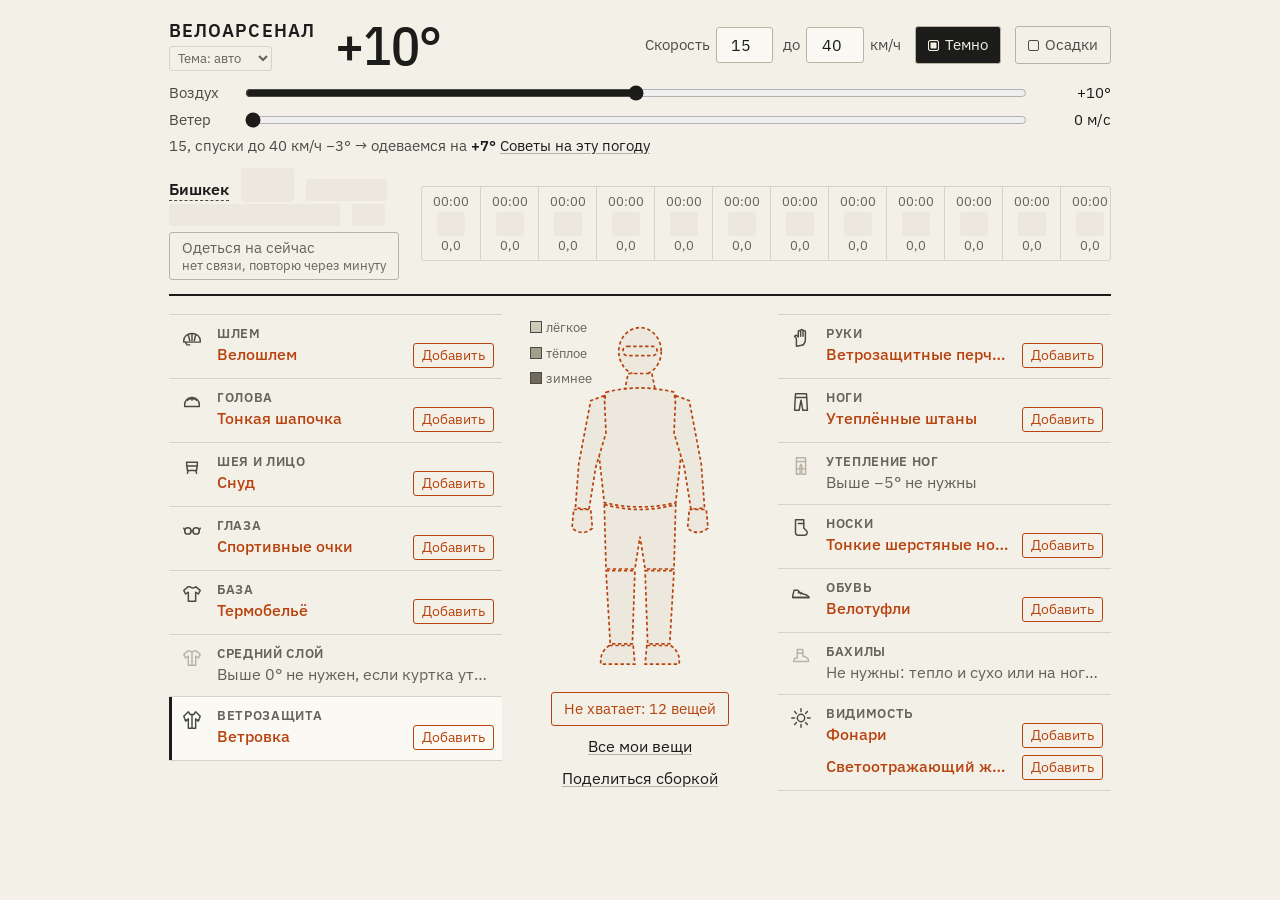
==== docs/index.html @ b9a5e47c "Короткие названия вещей, варианты в карточке описания Automated-By: iron-agent" ====
<!doctype html>
<html lang="ru">
<head>
<meta charset="utf-8">
<meta name="viewport" content="width=device-width, initial-scale=1">
<title>Велоарсенал</title>
<link rel="preconnect" href="https://fonts.googleapis.com">
<link rel="preconnect" href="https://fonts.gstatic.com" crossorigin>
<link rel="stylesheet" href="https://fonts.googleapis.com/css2?family=IBM+Plex+Sans:wght@400;500;600&family=IBM+Plex+Sans+Condensed:wght@500;600&display=swap">
<script>try { var th = localStorage.getItem("veloarsenal.theme"); if (th && th !== "auto") document.documentElement.dataset.theme = th; } catch (e) {}</script>
<link rel="stylesheet" href="ui.css?v=9fbec4bf">

<div class="app">
  <section class="bar" aria-label="Условия поездки">
    <div class="brand-cell">
      <div class="brand">Велоарсенал</div>
      <select class="theme-sel" id="themeSel" aria-label="Тема оформления" title="Тема оформления">
        <option value="auto">Тема: авто</option><option value="light">Светлая</option><option value="dark">Тёмная</option><option value="dnb">Ночной DnB</option><option value="aurora">Аврора</option>
      </select>
    </div>
    <div class="cond" id="cond" role="dialog" aria-label="Другая погода или скорость">
      <div class="m-only m-cond-h"><span>Другая погода или скорость</span><button type="button" class="ib" id="condClose" aria-label="Закрыть">✕</button></div>
      <div class="temp-big" id="tempBig">+10°</div>
      <div class="sliders">
        <div class="sl-row"><label for="temp">Воздух</label><input type="range" id="temp" min="-10" max="30" step="1" value="10"><output id="tempOut" for="temp"></output></div>
        <div class="sl-row"><label for="wind">Ветер</label><input type="range" id="wind" min="0" max="15" step="0.5" value="0"><output id="windOut" for="wind">0 м/с</output></div>
        <div class="eff"><span id="effText"></span> <button type="button" class="lnk" id="goTips">Советы на эту погоду</button></div>
      </div>
      <div class="toggles">
        <div class="speed" role="group" aria-label="Скорость">
          <label>Скорость <input id="spdCruise" type="number" min="15" max="60" step="1" inputmode="numeric" aria-label="Обычная скорость, км/ч"></label>
          <label>до <input id="spdMax" type="number" min="15" max="61" step="1" inputmode="numeric" aria-label="Максимальная скорость на спусках, км/ч"> км/ч</label>
        </div>
        <button type="button" class="tg flag" id="dark" aria-pressed="true">Темно</button>
        <button type="button" class="tg flag" id="rain" aria-pressed="false">Осадки</button>
      </div>
    </div>
    <div class="wx" aria-label="Погода">
      <button type="button" class="m-only cond-btn" id="condBtn" aria-label="Другая погода или скорость"><svg viewBox="0 0 24 24" width="20" height="20" fill="none" stroke="currentColor" stroke-width="1.7" stroke-linecap="round" stroke-linejoin="round" aria-hidden="true"><path d="M4 20h4L19 9l-4-4L4 16z"/><path d="M13.5 6.5l4 4"/></svg></button>
      <div class="wx-now" id="wNow"><span>Загружаю прогноз…</span></div>
      <div class="hours-wrap">
        <div class="hours" id="wHours" role="group" aria-label="Почасовой прогноз: нажмите, чтобы одеться на этот час"></div>
        <div class="swipe-cue" id="swipeCue" aria-hidden="true" hidden><span>››</span></div>
      </div>
      <div class="city-pop" id="cityPanel" role="dialog" aria-label="Выбор города" hidden>
        <input id="cityQ" type="search" placeholder="Город, например «Алматы»" aria-label="Поиск города" autocomplete="off">
        <div class="city-res" id="cityRes"></div>
        <div class="pop-actions">
          <button type="button" class="btn" id="cityGeo">Определить по местоположению</button>
          <button type="button" class="ib" id="cityClose" aria-label="Закрыть">✕</button>
        </div>
        <div class="io-msg" id="cityMsg" aria-live="polite"></div>
      </div>
    </div>
  </section>
  <div class="cond-bg" id="condBg"></div>

  <section class="main" aria-label="Экипировка">
    <div class="col" id="colLeft"></div>
    <div class="center">
      <div class="figure">
        <div class="fig-wrap">
        <svg id="figure" viewBox="0 0 200 430" role="img" aria-label="Силуэт велосипедиста, зоны окрашены по надетым вещам">
            <ellipse class="part" data-slot="head" cx="100" cy="44" rx="25" ry="28"/>
            <rect class="part" data-slot="eyes" x="80" y="38" width="40" height="11" rx="5"/>
            <path class="part" data-slot="face" d="M86 70 h28 l4 20 h-36 z"/>
            <path class="part" data-zone="torso" d="M60 92 Q100 82 140 92 L150 150 L142 222 Q100 232 58 222 L50 150 Z"/>
            <path class="part" data-zone="armL" d="M58 96 L42 102 L28 176 L24 228 L40 230 L48 180 L60 140 Z"/>
            <path class="part" data-zone="armR" d="M142 96 L158 102 L172 176 L176 228 L160 230 L152 180 L140 140 Z"/>
            <path class="part" data-slot="hands" d="M22 230 h20 l2 22 q-11 10 -24 0 z"/>
            <path class="part" data-slot="hands" d="M158 230 h20 l2 22 q-13 10 -24 0 z"/>
            <path class="part" data-zone="thighs" d="M58 224 Q100 236 142 224 L140 300 L106 300 L100 262 L94 300 L60 300 Z"/>
            <path class="part" data-zone="shins" d="M60 302 h34 l-3 86 h-26 z"/>
            <path class="part" data-zone="shins" d="M106 302 h34 l-5 86 h-26 z"/>
            <path class="part" data-zone="feet" d="M64 390 h28 l2 22 h-40 q-2 -14 10 -22 z"/>
            <path class="part" data-zone="feet" d="M108 390 h28 q12 8 10 22 h-40 z"/>
          </svg>
          <div class="fig-legend" aria-hidden="true"><span><i style="background:var(--layer-1)"></i>лёгкое</span><span><i style="background:var(--layer-2)"></i>тёплое</span><span><i style="background:var(--layer-3)"></i>зимнее</span></div>
        </div>
        <div class="fig-actions">
          <div class="m-only kit-h" id="kitHead"></div>
          <button type="button" class="miss-btn" id="goMissing" hidden>Не хватает: <span id="qBadge"></span></button>
          <button type="button" class="lnk m-only" data-go="tips">Советы на эту погоду</button>
          <button type="button" class="lnk all-items" id="goInv">Все мои вещи <span class="cnt" id="invCount"></span></button>
          <button type="button" class="lnk" id="shareBtn">Поделиться сборкой</button>
        </div>

      </div>
    </div>
    <div class="col" id="colRight"></div>
    <div class="card" id="inspector" role="dialog" aria-label="Описание вещи" hidden></div>

  </section>

  <section class="page" id="p-quests" aria-labelledby="h-quests" hidden>
    <div class="page-h"><button type="button" class="back" data-back>← Экипировка</button><h2 id="h-quests">Не хватает</h2></div>
    <div id="questsBody"></div>
  </section>

  <section class="page" id="p-inv" aria-labelledby="h-inv" hidden>
    <div class="page-h"><button type="button" class="back" data-back>← Экипировка</button><h2 id="h-inv">Мои вещи</h2><div class="ph-act"><button type="button" class="btn io-btn" id="ioDownload" title="Сохранить вещи и мерки в файл" aria-label="Экспорт в файл"><svg class="io-ico" viewBox="0 0 24 24" width="20" height="20" fill="none" stroke="currentColor" stroke-width="2" stroke-linecap="round" stroke-linejoin="round" aria-hidden="true"><path d="M12 15V4M7.5 8.5 12 4l4.5 4.5M4 14v5h16v-5"/></svg><span class="io-txt">Экспорт</span></button><label class="btn io-btn io-file" title="Импорт заменяет весь список вещей и мерки. Данные хранятся только в этом браузере или приложении и никуда не отправляются." aria-label="Импорт из файла"><svg class="io-ico" viewBox="0 0 24 24" width="20" height="20" fill="none" stroke="currentColor" stroke-width="2" stroke-linecap="round" stroke-linejoin="round" aria-hidden="true"><path d="M12 4v11M7.5 10.5 12 15l4.5-4.5M4 14v5h16v-5"/></svg><span class="io-txt">Импорт</span><input type="file" id="ioFile" accept="application/json,.json"></label><button type="button" class="btn pri plus-btn" id="addBtn" title="Добавить вещь" aria-label="Добавить вещь"><svg class="plus-ico" viewBox="0 0 24 24" width="22" height="22" fill="none" stroke="currentColor" stroke-width="2.2" stroke-linecap="round" aria-hidden="true"><path d="M12 5v14M5 12h14"/></svg><span class="plus-txt">Добавить вещь</span></button></div></div>
    <p class="io-msg" id="ioMsg" aria-live="polite"></p>
    <div class="body-sum"><span id="bodySum"></span><button type="button" class="lnk" id="bodyBtn">Изменить</button></div>
    <div id="invList"></div>
  </section>

  <section class="page" id="p-tips" aria-labelledby="h-tips" hidden>
    <div class="page-h"><button type="button" class="back" data-back>← Экипировка</button><h2 id="h-tips">Советы на эту погоду</h2></div>
    <ul class="rules" id="rules"></ul>
    <div id="cafeSec">
      <div class="sec-h">Что снять в помещении</div>
      <div class="cafe" id="cafe"></div>
    </div>
    <p class="more"><button type="button" class="lnk" data-go="guide">Что надеть при другой температуре →</button></p>
  </section>

  <section class="page" id="p-guide" aria-labelledby="h-guide" hidden>
    <div class="page-h"><button type="button" class="back" data-back>← Экипировка</button><h2 id="h-guide">Что надеть по температуре</h2></div>
        <div class="gchips" role="group" aria-label="Диапазон температуры" id="gChips"></div>
        <dl class="gcard" id="gCard"></dl>
        <div class="sec-h">Принципы</div>
        <ul class="gprin">
          <li><b>Три слоя:</b> снизу термобельё, в середине термоджерси, сверху куртка от ветра. С утеплённой курткой выше нуля хватит двух</li>
          <li><b>На старте чуть прохладно.</b> Разогрелись, расстегнитесь</li>
          <li><b>На скорости ветер</b> холодит сильнее, чем сам мороз</li>
          <li><b>Руки, ноги и голову</b> утепляйте первыми</li>
          <li><b>Носки шерстяные,</b> сверху бахилы от ветра и воды</li>
          <li><b>В сильный мороз</b> нужны лобстеры или муфты на руль</li>
        </ul>
        <p class="src">Усреднено по <a href="https://www.britishcycling.org.uk/knowledge/article/izn20150127-Cycling-Winter-Clothing-Guide-0" target="_blank" rel="noopener">British Cycling</a>, <a href="https://www.cyclinguk.org/cycle/wear-cycling-winter-cold" target="_blank" rel="noopener">Cycling UK</a>, <a href="https://www.cyclingweekly.com/fitness/training/what-to-wear-cycling-a-temperature-by-temperature-cycling-dress-guide" target="_blank" rel="noopener">Cycling Weekly</a>, <a href="https://www.loeffler.at/en/winter-cycling-clothing-layering-guide-for-every-temperature-and-condition/" target="_blank" rel="noopener">Löffler</a>, <a href="https://www.rule28.com/blogs/thoughts/winter-cycling-layering-a-science-backed-guide" target="_blank" rel="noopener">Rule 28</a>, <a href="https://roadmancycling.com/blog/what-to-wear-cycling-temperature-guide" target="_blank" rel="noopener">Roadman</a>, <a href="https://downtheroad.cc/blogs/race-and-ride/what-to-wear-cycling-by-temperature-c-guide" target="_blank" rel="noopener">Down the Road</a>, <a href="https://volatacycles.com/winter-cycling-gear/" target="_blank" rel="noopener">Volata</a>, <a href="https://join.cc/cycling-tips/cycling-what-to-wear-temperature-guide" target="_blank" rel="noopener">Join.cc</a>, <a href="https://www.roadbikerider.com/what-to-wear-in-various-weather/" target="_blank" rel="noopener">RoadBikeRider</a>, <a href="https://45nrth.com/blogs/blog/what-to-wear-winter-cycling-at-10%C2%BA-0%C2%BAf" target="_blank" rel="noopener">45NRTH</a>, <a href="https://sportexpert.kg/blog/velosport/chto-nadet-na-veloprogulku-v-kholodnuyu-pogodu/" target="_blank" rel="noopener">Sportexpert.kg</a>, <a href="https://pyoraliitto.fi/tietoa-pyorailysta/nain-pukeudut-pakkasella-pyorailya-varten/" target="_blank" rel="noopener">Pyöräliitto</a>, <a href="https://pyoravarikko.fi/blogs/artikkelit/vinkit-talvipyorailyyn" target="_blank" rel="noopener">Pyörävarikko</a>, <a href="https://www.intersport.fi/fi/inspiroidu/tyomatkapyoraily-onnistuu-talvellakin/" target="_blank" rel="noopener">Intersport Finland</a>. В источниках температура воздуха, а здесь строка выбирается по температуре «одеваемся на», с поправкой на вашу скорость и ветер.</p>
  </section>

  <div class="modal-bg" id="addDlg" hidden>
    <div class="modal" role="dialog" aria-modal="true" aria-labelledby="addTitle">
      <h2 id="addTitle">Добавить вещь</h2>
        <form class="inv-form" id="invForm" autocomplete="off">
          <input class="wide" id="fName" placeholder="Название, например «Флиска Helly Hansen»" aria-label="Название" maxlength="120" required>
          <label>Куда<select id="fSlot"></select></label>
          <label>Тип<select id="fType"></select></label>
          <label class="wide" id="fMatRow">Материал<select id="fMat"></select></label>
          <p class="wide body-hint"><span id="fBodyHint"></span> <button type="button" class="lnk" id="fBodyEdit">мерки</button></p>
          <input class="wide" id="fNote" placeholder="Заметка: размер, как носить" aria-label="Заметка" maxlength="300">
          <input class="wide" id="fLink" placeholder="Ссылка на вещь (необязательно)" aria-label="Ссылка" type="url">
          <div class="inv-actions"><button type="submit" class="btn pri" id="fSave">Добавить</button><button type="button" class="btn" id="fCancel">Отмена</button></div>
        </form>
    </div>
  </div>

  <div class="toast" id="toast" role="status" aria-live="polite" hidden><span id="toastTxt"></span><input id="toastUrl" readonly hidden aria-label="Ссылка"><button type="button" class="lnk" id="toastAct" hidden></button><button type="button" class="ib" id="toastClose" aria-label="Закрыть">✕</button></div>

  <div class="shared-bar" id="sharedBar" role="status" hidden>
    <span id="sharedTxt">Вы смотрите чужую сборку</span>
    <span class="shared-act"><button type="button" class="btn pri" id="sharedSave">Сохранить себе</button><button type="button" class="btn" id="sharedExit">Вернуться к моей</button></span>
  </div>

  <div class="modal-bg" id="bodyDlg" hidden>
    <div class="modal" role="dialog" aria-modal="true" aria-labelledby="bodyTitle">
      <h2 id="bodyTitle">Мои мерки <span class="tip" tabindex="0" title="Мерьте без одежды, стоя ровно. Лента прилегает, но не врезается: под неё проходит палец. Перемерьте два-три раза и возьмите среднее. Сохраняется само и попадает в файл выгрузки." aria-label="Мерьте без одежды, стоя ровно. Лента прилегает, но не врезается: под неё проходит палец. Перемерьте два-три раза и возьмите среднее. Сохраняется само и попадает в файл выгрузки.">i</span></h2>
      <div class="body-form" id="bodyForm"></div>
      <div class="inv-actions"><button type="button" class="btn pri" id="bodyDone">Готово</button></div>
    </div>
  </div>
</div>

<!-- VA_DEFAULT_INVENTORY -->
<script>
(function () {
  "use strict";

  const ICONS = {
    helmet: '<path d="M3 15a9 8 0 0 1 18 0v1.5H3z"/><path d="M8 8.5l1.5 6.5M12 7v8M16 8.5l-1.5 6.5"/><path d="M5 16.5l1.5 3h3"/>',
    head: '<path d="M4 15a8 8 0 0 1 16 0v2H4z"/><path d="M7 10c2-2 8-2 10 0"/><path d="M12 7v3"/>',
    face: '<path d="M6 8h12l-1 9H7z"/><path d="M6 12h12"/><path d="M8 17l-1 3M16 17l1 3"/>',
    eyes: '<circle cx="7.5" cy="13" r="3.5"/><circle cx="16.5" cy="13" r="3.5"/><path d="M11 13h2M4 12l-1-2M20 12l1-2"/>',
    base: '<path d="M8 4l-5 4 2 4 3-2v10h8V10l3 2 2-4-5-4c-1 2-5 2-6 0z"/>',
    mid: '<path d="M8 4l-5 4 2 4 3-2v10h8V10l3 2 2-4-5-4"/><path d="M12 5v15"/><path d="M9 4c1 1.5 5 1.5 6 0"/>',
    shell: '<path d="M8 3l-5 5 2 5 3-2v10h8V11l3 2 2-5-5-5-2 3h-4z"/><path d="M12 6v15"/><path d="M5 13l3-2M19 13l-3-2"/>',
    hands: '<path d="M7 21v-8l-2-3 2-1 2 2V5a1.3 1.3 0 0 1 2.6 0v5-6a1.3 1.3 0 0 1 2.6 0v6-5a1.3 1.3 0 0 1 2.6 0v8c0 4-2 7-4 7z"/>',
    legs: '<path d="M6 3h12l1 18h-5l-2-11-2 11H5z"/><path d="M6 7h12"/>',
    legOver: '<path d="M7 3h10v18h-4v-9l-1-2-1 2v9H7z"/><path d="M7 7h10M7 15h4M13 15h4"/>',
    socks: '<path d="M9 3h6v9l3 3a3 3 0 0 1-2 5H9a3 3 0 0 1-3-3V3z"/><path d="M9 7h6"/>',
    shoes: '<path d="M3 16l1.5-6h4l2 3 5 1.5c3 .8 5 1.5 5 3.5H3z"/><path d="M3 18h18"/><path d="M9 13l1-1.5M11.5 14l1-1.5"/>',
    overshoe: '<path d="M4 18h16v-2c0-2-3-3-6-4V5H8v9c-2 0-4 1-4 4z"/><path d="M8 9h6"/>',
    vis: '<circle cx="12" cy="12" r="4"/><path d="M12 2v3M12 19v3M2 12h3M19 12h3M5 5l2 2M17 17l2 2M5 19l2-2M17 7l2-2"/>'
  };

  // Типы вещей в каждом слоте: из них пользователь выбирает при добавлении своей вещи
  const TYPES = {
    helmet:   { road: "Шоссейный", mtb: "МТБ с козырьком", urban: "Городской", winter: "Зимний (с утеплёнными ушами)" },
    head:     { thin: "Тонкая шапочка", helmetCap: "Ветрозащитная шапочка", earband: "Повязка на уши", cycCap: "Велокепка с козырьком", balaclava: "Балаклава" },
    face:     { snood: "Снуд / бафф", mask: "Ветрозащитная маска", scarf: "Шарф", balaclava: "Балаклава" },
    eyes:     { glasses: "Спортивные очки", sealed: "Очки с уплотнителем", goggles: "Маска" },
    base:     { tee: "Футболка / велоджерси", longsleeve: "Лонгслив / термобельё / велоджерси с длинным рукавом", sleeves: "Нарукавники" },
    mid:      { grid: "Сеточный флис (Power Grid)", jersey: "Термоджерси", fleece: "Флиска", sweater: "Свитер / кофта / худи", puffy: "Лёгкий пуховик / синтепон" },
    shell:    { windVest: "Ветрозащитный жилет", windJacket: "Ветровка", softshell: "Софтшелл / тёплая велокуртка", membrane: "Мембранная куртка", winterJacket: "Утеплённая зимняя куртка", warmVest: "Утеплённый жилет" },
    hands:    { mesh: "Лёгкие / летние", liner: "Перчатки-подкладка", thin: "Тонкие с длинными пальцами", windproof: "Ветрозащитные (виндстопер)", insulated: "Утеплённые", lobster: "Лобстеры", mittens: "Варежки", muffs: "Муфты на руль" },
    legs:     { shorts: "Шорты / велошорты", knickers: "Бриджи 3/4", tights: "Тонкие велоштаны / штаны", winterTights: "Зимние велоштаны / утеплённые штаны" },
    legOver:  { overpants: "Ветрозащитные штаны / самосбросы", warmPants: "Утеплённые брюки", legWarmers: "Гетры", warmLegWarmers: "Утеплённые гетры" },
    socks:    { regular: "Спортивные", thinWool: "Тонкие шерстяные", thickWool: "Толстые шерстяные", waterproof: "Непромокаемые" },
    shoes:    { cycling: "Велотуфли", sneakers: "Кроссовки / кеды", trail: "Треккинговые или мембранные кроссовки", winterCycling: "Зимние велоботинки", winterBoots: "Тёплые зимние ботинки" },
    overshoe: { toe: "Чехлы на носок обуви", wind: "Ветрозащитные бахилы", warm: "Утеплённые бахилы" },
    vis:      { lights: "Фонари", reflVest: "Светоотражающий жилет", reflBands: "Светоотражающие браслеты или полоски" }
  };
  const MATS = { merino: "Меринос", wool: "Шерсть", synthetic: "Синтетика", fleece: "Флис", softshell: "Софтшелл", membrane: "Мембрана", nylon: "Нейлон / ветрозащита", down: "Пух", insulation: "Синтетический утеплитель", neoprene: "Неопрен", leather: "Кожа", cotton: "Хлопок", other: "Другое" };
  // Материалы, которые имеют смысл в каждом слоте; у фонарей, очков и шлема материала нет
  const SLOT_MATS = {
    helmet: [], eyes: [], vis: [],
    head: ["merino", "wool", "synthetic", "fleece", "softshell", "cotton"],
    face: ["merino", "wool", "synthetic", "fleece", "softshell", "cotton"],
    base: ["merino", "wool", "synthetic", "cotton"],
    mid: ["fleece", "merino", "wool", "synthetic", "down", "insulation", "cotton"],
    shell: ["nylon", "membrane", "softshell", "insulation", "down", "synthetic"],
    hands: ["synthetic", "softshell", "fleece", "merino", "wool", "leather", "insulation"],
    legs: ["synthetic", "fleece", "merino"],
    legOver: ["softshell", "nylon", "membrane", "fleece", "synthetic", "insulation"],
    socks: ["merino", "wool", "synthetic", "cotton"],
    shoes: ["synthetic", "leather", "membrane"],
    overshoe: ["neoprene", "nylon", "softshell", "synthetic"]
  };

  // Что нужно надеть: каталог потребностей. Своя вещь подставляется по слоту и типу,
  // среди подходящих — сначала та, что уже есть, потом по предпочтительному материалу
  const NEEDS = {
    helmet:       { slot: "helmet", n: "Велошлем", types: ["road", "mtb", "urban", "winter"], r: "rare", note: "Сидит ровно, ремешок под подбородком с зазором в палец", find: "велошлем" },
    helmetWinter: { slot: "helmet", n: "Велошлем", types: ["winter", "urban", "mtb", "road"], r: "rare", warm: 1, wind: 1, note: "Обычный шлем, под ним балаклава или тёплая шапочка. Если дует через вентиляцию, наденьте сверху чехол на шлем", find: "чехол на велошлем ветрозащитный" },
    capThin:      { slot: "head", n: "Тонкая шапочка", types: ["thin", "helmetCap", "earband", "cycCap"], mats: ["merino", "wool", "synthetic"], r: "uncommon", warm: 1, cafe: true, find: "тонкая шапка под велошлем" },
    capWind:      { slot: "head", n: "Ветрозащитная шапочка", types: ["helmetCap", "thin", "earband"], r: "rare", warm: 1, wind: 1, cafe: true, note: "Закрывает уши от ветра", find: "велошапочка под шлем ветрозащитная" },
    balaclava:    { slot: "head", n: "Балаклава", types: ["balaclava"], r: "epic", warm: 2, wind: 1, cafe: true, up: "опустите с носа", down: "поднимите на нос", find: "балаклава тонкая под шлем", alts: ["capWind"] },
    neck:         { slot: "face", n: "Снуд", or: "бафф", types: ["snood", "scarf", "balaclava", "mask"], mats: ["merino", "wool", "synthetic"], r: "uncommon", warm: 1, down: "подтяните до подбородка", find: "снуд бафф меринос" },
    nose:         { slot: "face", n: "Снуд", or: "бафф", types: ["snood", "mask", "balaclava", "scarf"], mats: ["merino", "wool", "synthetic"], r: "uncommon", warm: 1, cafe: true, note: "В помещении снимите, чтобы высох. Не натягивайте до самых очков, иначе они запотеют", up: "опустите на шею", down: "натяните на нос", find: "снуд бафф меринос" },
    under:        { slot: "face", n: "Тонкий снуд", types: ["snood", "mask"], mats: ["merino", "synthetic"], r: "uncommon", warm: 1, optional: true },
    glasses:      { slot: "eyes", n: "Спортивные очки", or: "велоочки", types: ["glasses", "sealed"], r: "rare", wind: 1, note: "Вечером нужны прозрачные стёкла", down: "наденьте, иначе от ветра слезятся глаза", find: "велоочки прозрачная линза" },
    glassesSeal:  { slot: "eyes", n: "Очки с уплотнителем", types: ["sealed", "goggles"], r: "epic", wind: 2, note: "Мягкая прокладка по краю не пускает холодный воздух сбоку, и глаза не слезятся", down: "наденьте", find: "спортивные очки с уплотнителем прозрачная линза", alts: ["glasses"] },
    tee:          { slot: "base", n: "Футболка", or: "велоджерси", types: ["tee"], mats: ["merino", "synthetic"], avoid: ["cotton"], r: "uncommon", warm: 1, find: "велофутболка", alts: ["longsleeve"] },
    sleeves:      { slot: "base", n: "Нарукавники", types: ["sleeves"], r: "uncommon", warm: 1, note: "Стало жарко? Спустите к запястью прямо на ходу", find: "велонарукавники", optional: true },
    longsleeve:   { slot: "base", n: "Термобельё", or: "лонгслив, велоджерси с длинным рукавом", types: ["longsleeve"], mats: ["merino", "wool", "synthetic"], avoid: ["cotton"], r: "rare", warm: 2, note: "Заправьте в штаны, чтобы не дуло в поясницу. Если у велоштанов есть лямки, наденьте их поверх", find: "лонгслив меринос термобелье" },
    teeUnder:     { slot: "base", n: "Нижняя футболка", types: ["tee"], mats: ["merino", "wool", "synthetic"], avoid: ["cotton"], r: "uncommon", warm: 1, note: "Ещё один тонкий слой на тело в сильный мороз", optional: true },
    mid:          { slot: "mid", n: "Термоджерси", or: "тёплая кофта", types: ["grid", "jersey", "fleece", "sweater"], mats: ["fleece", "merino", "wool", "synthetic"], avoid: ["cotton"], r: "rare", warm: 3, cafe: true, up: "расстегните ворот", down: "застегните ворот", note: "Лучше облегающая: не топорщится под курткой. Её продувает, поэтому сверху нужна куртка с рукавами", find: "Polartec Power Grid кофта", alts: ["warmVest"] },
    windVest:     { slot: "shell", n: "Ветрозащитный жилет", types: ["windVest"], r: "rare", wind: 2, sleeves: false, cafe: true, up: "расстегните", down: "застегните", note: "Не греет, только закрывает грудь от ветра", find: "велосипедный ветрожилет", alts: ["windJacket"] },
    windJacket:   { slot: "shell", n: "Ветровка", types: ["windJacket", "softshell", "winterJacket"], r: "rare", wind: 3, cafe: true, up: "расстегните до середины груди", down: "застегните до горла", note: "Тонкая куртка сама не греет, греет то, что под ней. Зябко на спуске? Наденьте сверху жилет", find: "веловетровка мужская", alts: ["membrane"] },
    frostShell:   { slot: "shell", n: "Утеплённая куртка", types: ["softshell", "winterJacket"], r: "legendary", warm: 2, wind: 3, cafe: true, up: "расстегните до груди", down: "застегните до горла", note: "Выше нуля под неё хватит термобелья, в мороз добавьте термоджерси. Нет такой куртки? Наденьте ветровку, а под неё тёплую кофту", find: "утепленная велокуртка", alts: ["windJacket", "membrane"] },
    membrane:     { slot: "shell", n: "Непромокаемая куртка", types: ["membrane", "softshell"], r: "epic", warm: 1, wind: 3, cafe: true, up: "расстегните до груди", down: "застегните до горла", note: "Плохо выпускает пот, поэтому в гору расстёгивайтесь", find: "мембранная велокуртка", alts: ["windJacket"] },
    warmVest:     { slot: "shell", n: "Утеплённый жилет", types: ["warmVest"], r: "epic", warm: 1, wind: 2, sleeves: false, cafe: true, up: "расстегните", down: "застегните", note: "Надевается под куртку: греет грудь и живот, а рукава не толстеют", find: "утеплённый веложилет", alts: ["windVest"] },
    gMesh:        { slot: "hands", n: "Лёгкие перчатки", types: ["mesh", "thin"], r: "uncommon", find: "велоперчатки летние" },
    gThin:        { slot: "hands", n: "Тонкие перчатки с длинными пальцами", types: ["thin", "windproof", "liner", "insulated"], r: "uncommon", warm: 1, find: "велоперчатки длинный палец" },
    gWind:        { slot: "hands", n: "Ветрозащитные перчатки", types: ["windproof", "insulated"], r: "rare", warm: 1, wind: 2, note: "Тонкие, но не продуваются: на ветру пальцы не мёрзнут, а руки не потеют", find: "перчатки ветрозащитные виндстопер", alts: ["gWarm"] },
    gWarm:        { slot: "hands", n: "Тёплые перчатки", types: ["insulated"], r: "epic", warm: 2, wind: 2, up: "ослабьте на запястье", down: "затяните на запястье", note: "Если пальцы всё равно мёрзнут, переходите на лобстеры", find: "велоперчатки утепленные ветрозащитные", alts: ["gLobster"] },
    gLobster:     { slot: "hands", n: "Лобстеры", or: "варежки", types: ["lobster", "mittens", "muffs"], r: "legendary", warm: 3, wind: 3, note: "В лобстерах тормозите и переключаете скорости двумя пальцами. В сильный мороз наденьте под них тонкие перчатки", find: "лобстеры перчатки беговые лыжи", alts: ["gWarm"] },
    shorts:       { slot: "legs", n: "Шорты", or: "велошорты", types: ["shorts", "knickers"], r: "uncommon", find: "велошорты с памперсом", alts: ["tights"] },
    shortsHot:    { slot: "legs", n: "Шорты", or: "велошорты", types: ["shorts"], r: "uncommon", note: "В жару длинные штаны не подойдут", find: "велошорты с памперсом" },
    tights:       { slot: "legs", n: "Тонкие штаны", or: "велоштаны", types: ["tights", "knickers", "winterTights"], r: "uncommon", warm: 1, find: "велоштаны с памперсом" },
    winterTights: { slot: "legs", n: "Утеплённые штаны", or: "зимние велоштаны", types: ["winterTights"], r: "legendary", warm: 3, wind: 2, note: "Лучше с флисом внутри и тканью спереди, которая не продувается", find: "велоштаны утепленные с памперсом", alts: ["tights"] },
    legWarm:      { slot: "legOver", n: "Гетры", types: ["legWarmers", "warmLegWarmers"], r: "uncommon", warm: 1, note: "Надеваются с шортами вместо длинных штанов. Стало жарко? Спустите вниз", optional: true },
    warmLegWarm:  { slot: "legOver", n: "Утеплённые гетры", types: ["warmLegWarmers"], r: "rare", warm: 2, note: "С шортами вместо тёплых штанов, примерно до +3°" },
    overpants:    { slot: "legOver", n: "Ветрозащитные штаны", types: ["overpants", "warmPants"], r: "epic", warm: 2, wind: 3, cafe: true, up: "приоткройте боковые молнии, если они есть", down: "закройте молнии", note: "Удобнее с молниями по бокам: такие снимаются, не разуваясь", find: "самосбросы брюки ветрозащитные" },
    socksReg:     { slot: "socks", n: "Спортивные носки", types: ["regular", "thinWool"], r: "common", find: "носки спортивные" },
    socksThin:    { slot: "socks", n: "Тонкие шерстяные носки", types: ["thinWool", "waterproof", "thickWool"], mats: ["merino", "wool"], r: "rare", warm: 1, note: "Должны заходить под штанину, чтобы не было голой полоски на щиколотке", find: "носки меринос тонкие" },
    socksThick:   { slot: "socks", n: "Толстые шерстяные носки", types: ["thickWool", "waterproof"], mats: ["merino", "wool"], r: "epic", warm: 2, note: "Обувь не должна давить: в тесной ноги мёрзнут сильнее", find: "носки меринос теплые", alts: ["socksThin"] },
    shoesSummer:  { slot: "shoes", n: "Велотуфли", or: "кроссовки", types: ["cycling", "sneakers", "trail", "winterCycling"], r: "common", find: "велотуфли" },
    shoesCool:    { slot: "shoes", n: "Осенняя обувь без сетки", types: ["trail", "winterCycling", "cycling", "sneakers"], r: "uncommon", find: "кроссовки мембранные", note: "Сетку на кроссовках продувает. Подойдут кроссовки с мембраной или плотным верхом" },
    shoesWinter:  { slot: "shoes", n: "Зимние ботинки", types: ["winterCycling", "winterBoots"], r: "legendary", warm: 2, wind: 2, note: "Берите на размер больше: так влезет тёплый носок и ничего не давит. Тёплые ботинки греют лучше, чем летняя обувь с бахилами", find: "зимние велоботинки", alts: ["shoesCool"] },
    overshoes:    { slot: "overshoe", n: "Бахилы", types: ["wind", "warm", "toe"], r: "epic", warm: 1, wind: 3, find: "велобахилы" },
    lights:       { slot: "vis", n: "Фонари", types: ["lights"], r: "common", note: "Белый спереди и красный сзади. Включайте, как только стемнеет", find: "велофонарь передний и задний" },
    reflVest:     { slot: "vis", n: "Светоотражающий жилет", types: ["reflVest", "reflBands"], r: "uncommon", note: "Надевается поверх всего", find: "светоотражающий жилет" }
  };

  const SLOTS = [
    { id: "helmet", label: "Шлем", side: "L" }, { id: "head", label: "Голова", side: "L" }, { id: "face", label: "Шея и лицо", side: "L" },
    { id: "eyes", label: "Глаза", side: "L" }, { id: "base", label: "База", side: "L" },
    { id: "mid", label: "Средний слой", side: "L" }, { id: "shell", label: "Ветрозащита", side: "L" },
    { id: "hands", label: "Руки", side: "R" }, { id: "legs", label: "Ноги", side: "R" },
    { id: "legOver", label: "Утепление ног", side: "R" }, { id: "socks", label: "Носки", side: "R" }, { id: "shoes", label: "Обувь", side: "R" },
    { id: "overshoe", label: "Бахилы", side: "R" }, { id: "vis", label: "Видимость", side: "R" }
  ];

  const HINT = {
    head: "Выше +12° не нужна", face: "Выше +15° по желанию", mid: "Выше 0° не нужен, если куртка утеплённая",
    shell: "Выше +16° не нужна", legOver: "Выше −5° не нужны",
    overshoe: "Не нужны: тепло и сухо или на ногах зимние ботинки"
  };

  function pick(e, dark, rain) {
    const o = {};
    o.helmet = [e > -3 ? "helmet" : "helmetWinter"];
    o.head = e > 12 ? [] : e > 5 ? ["capThin"] : e > 0 ? ["capWind"] : ["balaclava"];
    o.face = e > 15 ? [] : e > 5 ? ["neck"] : e > 0 ? ["nose"] : ["under"];
    o.eyes = [e > 2 ? "glasses" : "glassesSeal"];
    o.base = e > 20 ? ["tee"] : e > 12 ? ["tee", "sleeves"] : e > -10 ? ["longsleeve"] : ["teeUnder", "longsleeve"];
    // Слои по большинству гайдов: выше нуля термобельё и утеплённая куртка (или ветровка с кофтой),
    // ниже нуля три слоя, в сильный мороз ещё тёплый жилет
    o.mid = e > 0 ? (rain && e <= 5 ? ["mid"] : []) : ["mid"];
    o.shell = rain && e > 0 ? ["membrane"] : e > 16 ? [] : e > 12 ? ["windVest"] : e > 5 ? ["windJacket"] : e > -10 ? ["frostShell"] : ["frostShell", "warmVest"];
    o.hands = e > 15 ? ["gMesh"] : e > 10 ? ["gThin"] : e > 5 ? ["gWind"] : e > -5 ? ["gWarm"] : ["gLobster"];
    // Ноги теплеют вместе с погодой: шорты → тайтсы → зимние тайтсы → зимние + брюки поверх
    o.legs = e > 22 ? ["shortsHot"] : e > 18 ? ["shorts"] : e > 10 ? ["tights"] : ["winterTights"];
    o.legOver = e > -5 ? [] : ["overpants"];
    o.socks = e > 12 ? ["socksReg"] : e > 0 ? ["socksThin"] : ["socksThick"];
    o.shoes = e > 5 && !rain ? ["shoesSummer"] : e > -3 ? ["shoesCool"] : ["shoesWinter"];
    o.overshoe = e > 5 && !rain ? [] : ["overshoes"];
    o.vis = dark ? ["lights", "reflVest"] : ["lights"];
    return o;
  }

  // Инвентарь пользователя: хранится только в этом браузере или приложении
  const INV_KEY = "veloarsenal.inventory";
  let inv = [];
  try {
    const raw = localStorage.getItem(INV_KEY);
    inv = raw ? JSON.parse(raw) : (Array.isArray(window.VA_DEFAULT_INVENTORY) ? window.VA_DEFAULT_INVENTORY : []);
  } catch (err) { inv = Array.isArray(window.VA_DEFAULT_INVENTORY) ? window.VA_DEFAULT_INVENTORY : []; }
  inv = (Array.isArray(inv) ? inv : []).filter(it => it && TYPES[it.slot] && TYPES[it.slot][it.type] && it.status !== "wanted").map(({ status, ...it }) => ({ mat: "other", ...it, id: it.id || newId() }));
  function newId() { return "i" + Date.now().toString(36) + Math.random().toString(36).slice(2, 6); }
  // Чужая сборка по ссылке открывается только для просмотра и ничего не сохраняет, пока не нажать «Сохранить себе»
  let viewOnly = false;
  const saveInv = () => { if (viewOnly) return; try { localStorage.setItem(INV_KEY, JSON.stringify(inv)); } catch (err) { /* только в памяти */ } };
  // Стартовый список из сборки: новые вещи дописываются один раз, удалённые вручную не возвращаются
  (function mergeDefaults() {
    const def = Array.isArray(window.VA_DEFAULT_INVENTORY) ? window.VA_DEFAULT_INVENTORY : [];
    if (!def.length) return;
    const key = (it) => it.slot + "|" + it.type + "|" + String(it.name).toLowerCase();
    let seen = null;
    try { seen = JSON.parse(localStorage.getItem("veloarsenal.defaultsSeen") || "null"); } catch (err) { seen = null; }
    const have = new Set(inv.map(key));
    const known = new Set(Array.isArray(seen) ? seen : []);
    // Первый раз неизвестно, что удалено вручную, — добавляем только в пустые слоты
    const firstRun = !Array.isArray(seen);
    const filled = new Set(inv.map(it => it.slot));
    // Вещь из файла может заменить старую по имени («replaces»): переименование без дубля
    def.forEach(it => {
      if (!it.replaces || !TYPES[it.slot] || !TYPES[it.slot][it.type]) return;
      const old = inv.find(x => String(x.name).toLowerCase() === String(it.replaces).toLowerCase());
      if (!old) return;
      const { replaces, status, ...fresh } = it;
      Object.assign(old, { mat: "other", ...fresh });
      have.add(key(old));
      saveInv();
    });
    // Вещь с пометкой remove убирается из списка по имени
    const gone = new Set(def.filter(it => it.remove).map(it => String(it.name).toLowerCase()));
    if (gone.size && inv.some(x => gone.has(String(x.name).toLowerCase()))) { inv = inv.filter(x => !gone.has(String(x.name).toLowerCase())); saveInv(); }
    const add = def.filter(it => !it.remove && TYPES[it.slot] && TYPES[it.slot][it.type] && !known.has(key(it)) && !have.has(key(it)) && !(firstRun && filled.has(it.slot)));
    if (add.length) { inv = inv.concat(add.map(({ status, replaces, ...it }) => ({ mat: "other", ...it, id: newId() }))); saveInv(); }
    try { localStorage.setItem("veloarsenal.defaultsSeen", JSON.stringify([...new Set([...known, ...def.map(key)])])); } catch (err) { /* ignore */ }
  })();

  const matRank = (need, it) => { const i = (need.mats || []).indexOf(it.mat); return i < 0 ? 9 : i; };
  function findItem(need, used) {
    const c = inv.filter(it => it.slot === need.slot && need.types.includes(it.type));
    // Вещь с пометкой pref (основная в слоте) идёт первой
    c.sort((a, b) => (!!b.pref - !!a.pref) || (need.types.indexOf(a.type) - need.types.indexOf(b.type)) || (matRank(need, a) - matRank(need, b)));
    return c.find(it => !used.has(it.id)) || null;
  }
  // Потребность → запись слота: своя вещь, замена или кнопка «Добавить»
  function resolve(nid, used) {
    const want = NEEDS[nid];
    // Порядок: своя вещь нужного типа → замена из своих → кнопка «Добавить»
    let it = findItem(want, used), need = want, sub = null;
    if (!it) for (const a of want.alts || []) { const ai = findItem(NEEDS[a], used); if (ai) { it = ai; need = NEEDS[a]; sub = want; break; } }
    if (!it && want.optional) return null;
    if (it) used.add(it.id);
    const notes = [];
    if (sub) notes.push("Замена: нет вещи «" + sub.n.toLowerCase() + "»");
    if (it && (need.avoid || []).includes(it.mat)) notes.push(MATS[it.mat] + " мокнет и холодит. Лучше синтетика или шерсть");
    if (need.note) notes.push(need.note);
    if (it && it.note) notes.push(it.note);
    return {
      nid, want, need, it, sub,
      n: it ? it.name : want.n,
      s: it ? "owned" : want.basic ? "wardrobe" : "missing",
      r: need.r, warm: need.warm || 0, wind: need.wind || 0, sleeves: need.sleeves, cafe: need.cafe,
      up: need.up, down: need.down, notes,
      meta: it ? TYPES[it.slot][it.type] + (it.mat && it.mat !== "other" ? " · " + MATS[it.mat] : "") : "",
      find: want.find, link: it && it.link
    };
  }
  function outfit(e, dark, rain) {
    const ids = pick(e, dark, rain);
    // Без балаклавы лицо закрывает снуд на нос
    if (ids.head[0] === "balaclava" && !findItem(NEEDS.balaclava, new Set())) ids.face = ["nose"];
    // Нет тайтсов, но есть шорты и велогетры — их и надеваем в прохладу
    const has = (type) => inv.some(it => it.type === type);
    if (ids.legs[0] === "tights" && !findItem(NEEDS.tights, new Set()) && has("shorts") && (has("legWarmers") || has("warmLegWarmers"))) { ids.legs = ["shorts"]; ids.legOver = ["legWarm"].concat(ids.legOver); }
    // Утеплённые гетры с шортами выручают и до +3°, если тайтсов нет совсем
    if (ids.legs[0] === "winterTights" && e > 3 && !findItem(NEEDS.winterTights, new Set()) && !findItem(NEEDS.tights, new Set()) && has("shorts") && has("warmLegWarmers")) { ids.legs = ["shorts"]; ids.legOver = ["warmLegWarm"]; }
    // Зимние ботинки в сухой мороз — бахилы не нужны
    if (ids.shoes[0] === "shoesWinter" && !rain && (has("winterCycling") || has("winterBoots"))) ids.overshoe = [];
    // Нет утеплённой велокуртки — ветровка, а под неё тёплая кофта
    if (ids.shell[0] === "frostShell" && !findItem(NEEDS.frostShell, new Set()) && !ids.mid.length) ids.mid = ["mid"];
    // Жилет в сильный мороз — только если он есть и ещё не надет средним слоем
    if (ids.shell.includes("warmVest") && (!findItem(NEEDS.warmVest, new Set()) || (ids.mid.length && !findItem(NEEDS.mid, new Set())))) ids.shell = ids.shell.filter(n => n !== "warmVest");
    // Нет зимних тайтсов при +5° и ниже — обычные тайтсы и брюки поверх (их можно снять в помещении)
    if (ids.legs[0] === "winterTights" && e <= 5 && !ids.legOver.length && !findItem(NEEDS.winterTights, new Set()) && findItem(NEEDS.tights, new Set())) ids.legOver = ["overpants"];
    const used = new Set(), o = {};
    SLOTS.forEach(s => { o[s.id] = ids[s.id].map(nid => resolve(nid, used)).filter(Boolean); });
    return o;
  }

  const WARM = ["", "греет слабо", "греет", "греет сильно"];
  const layer = (list) => Math.min(3, Math.max(1, ...list.map(x => x.warm || (x.wind ? 1 : 0))));
  const $ = (id) => document.getElementById(id);
  const esc = (s) => String(s == null ? "" : s).replace(/[&<>"']/g, ch => ({ "&": "&amp;", "<": "&lt;", ">": "&gt;", '"': "&quot;", "'": "&#39;" }[ch]));
  const fmt = (t) => (t > 0 ? "+" : t < 0 ? "−" : "") + Math.abs(t) + "°";
  const r1 = (x) => Math.round(x * 2) / 2;
  const ms = (x) => String(r1(x)).replace(".", ",");
  const plural = (n, one, few, many) => { const a = n % 10, b = n % 100; return a === 1 && b !== 11 ? one : a >= 2 && a <= 4 && (b < 12 || b > 14) ? few : many; };
  const ozon = (q) => "https://www.ozon.ru/search/?text=" + encodeURIComponent(q);

  const state = { t: 10, cruise: 15, vmax: 40, dark: true, wind: 0, rain: false, tab: "quests", sel: "shell" };
  try {
    const s = JSON.parse(localStorage.getItem("veloarsenal") || "null");
    if (s && typeof s.t === "number") {
      // Старые настройки: режим «ровно / подъём и спуск» → скорости
      if (typeof s.hill === "boolean" && s.vmax == null) s.vmax = s.hill ? 40 : 15;
      delete s.fast; delete s.hill;
      Object.assign(state, s);
    }
  } catch (err) { /* без сохранения */ }
  const clampSpeed = (v, lo, hi, def) => { v = Math.round(Number(v)); return isFinite(v) && v > 0 ? Math.max(lo, Math.min(hi, v)) : def; };
  // Реальные пределы: ниже 15 км/ч расчёт не меняется; максимум — пока поправка не упрётся в −8°
  const maxFor = (c) => c + Math.ceil((11 - 0.12 * Math.max(0, c - 15)) / 0.24);
  state.cruise = clampSpeed(state.cruise, 15, 60, 15);
  state.vmax = Math.max(state.cruise, clampSpeed(state.vmax, 15, maxFor(state.cruise), 40));
  // Поправка к температуре воздуха: педали греют на обычной скорости, спуски холодят.
  // 15/15 км/ч → +3°, 15/40 км/ч → −3°
  const speedOffset = () => Math.max(-8, Math.min(4, Math.round(3 - 0.24 * (state.vmax - state.cruise) - 0.12 * Math.max(0, state.cruise - 15))));
  const hilly = () => state.vmax - state.cruise >= 10;
  const save = () => { if (viewOnly) return; try { localStorage.setItem("veloarsenal", JSON.stringify(state)); } catch (err) { /* ignore */ } };

  const windPenalty = (w) => Math.min(5, Math.max(0, Math.round((w - 2) * 0.6)));
  let eq = {};
  let curE = 10;

  function slotHTML(slot) {
    const list = eq[slot.id];
    const empty = !list.length;
    const title = empty ? (HINT[slot.id] || "Не нужно") : list.map(x => x.n + (x.notes.length ? ". " + x.notes.join(". ") : "")).join("\n");
    const lines = empty
      ? '<div class="iname">' + esc(HINT[slot.id] || "Не нужно") + '</div>'
      : list.map(x => x.s === "missing"
        ? '<div class="need-row"><span class="iname need">' + esc(x.n) + '</span><button type="button" class="add-btn" data-add="' + x.nid + '">Добавить</button></div>'
        : x.s === "wardrobe"
        ? '<div class="need-row"><span class="iname assumed" title="Подойдёт любая. Добавьте свою, если хотите">' + esc(x.n) + '</span><button type="button" class="add-btn quiet" data-add="' + x.nid + '">Добавить</button></div>'
        : '<div class="iname' + (x.sub ? " sub" : "") + '">' + esc(x.n) + '</div>').join("");
    return '<div class="slot' + (empty ? " empty" : "") + (state.sel === slot.id ? " sel" : "") + '" data-slot="' + slot.id + '" tabindex="0" role="button" title="' + esc(title) + '">' +
      '<span class="ico" aria-hidden="true"><svg viewBox="0 0 24 24" fill="none" stroke="currentColor" stroke-width="1.6" stroke-linecap="round" stroke-linejoin="round">' + ICONS[slot.id] + '</svg></span>' +
      '<div style="min-width:0"><div class="slabel">' + slot.label + '</div>' + lines + '</div></div>';
  }

  // Что ещё подойдёт: типы вещей для этой потребности и запасные варианты, каждый можно добавить
  function altsHTML(want) {
    const types = want.types.map(t => TYPES[want.slot][t]).filter(Boolean);
    const alts = (want.alts || []).map(a => NEEDS[a] ? '<li>' + esc(NEEDS[a].n) + ' <button type="button" class="lnk" data-add="' + a + '">Добавить</button></li>' : '').join("");
    const self = want.n.toLowerCase();
    const opts = [...new Set([want.or, ...(types.length > 1 ? types.flatMap(t => t.split(" / ")) : [])].filter(Boolean).map(t => t.toLowerCase()))].filter(t => !self.startsWith(t) && !t.startsWith(self));
    return (opts.length ? '<div class="insp-note">Подойдёт: ' + esc(opts.join(", ")) + '</div>' : '') +
      (alts ? '<div class="insp-note">Если нет, можно заменить:</div><ul class="insp-alts">' + alts + '</ul>' : '');
  }

  function inspectHTML(sid) {
    const slot = SLOTS.find(s => s.id === sid) || SLOTS[0];
    const list = eq[slot.id] || [];
    const body = list.length ? list.map(x => {
      const meta = [x.meta, WARM[Math.min(3, x.warm)], x.wind >= 3 ? "не продувается" : x.wind ? "защищает от ветра" : ""].filter(Boolean).join(" · ");
      return '<div class="insp-item"><div class="insp-name' + (x.s === "missing" ? " need" : "") + '">' + esc(x.n) + '</div>' +
        (meta ? '<div class="insp-meta">' + esc(meta) + '</div>' : '') +
        x.notes.map(t => '<div class="insp-note">' + esc(t) + '</div>').join("") +
        (x.up || x.down ? '<div class="insp-hd">' + (x.up ? '<b>↑</b> ' + esc(x.up) : '') + (x.up && x.down ? ' · ' : '') + (x.down ? '<b>↓</b> ' + esc(x.down) : '') + '</div>' : '') +
        (x.it ? '<div class="insp-note"><button type="button" class="lnk" data-edit-item="' + x.it.id + '">Изменить</button>' + (x.link ? ' · <a href="' + esc(x.link) + '" target="_blank" rel="noopener">Ссылка на вещь</a>' : '') + '</div>' : '') +
        (x.s === "missing" || x.s === "wardrobe" ? '<div class="insp-note"><button type="button" class="lnk" data-add="' + x.nid + '">Добавить</button>' + (x.find ? ' · <a href="' + ozon(x.find) + '" target="_blank" rel="noopener">Искать на Ozon</a>' : '') + '</div>' : '') +
        (x.s === "missing" || x.s === "wardrobe" ? altsHTML(x.want) : '') +
        '</div>';
    }).join("") : '<div class="insp-note">' + esc(HINT[slot.id] || "При этой температуре не нужно") + '</div>';
    return body;
  }

  // Описание выбранного слота: карточка рядом со слотом или раскрытие в строке на телефоне
  let cardOpen = false;
  const phone = window.matchMedia ? window.matchMedia("(max-width: 760px)") : { matches: false };
  function bindDetail(root) {
    bindAdd(root);
    root.querySelectorAll("[data-edit-item]").forEach(b => b.onclick = () => startEdit(b.dataset.editItem));
  }
  function showCard() {
    const card = $("inspector");
    document.querySelectorAll(".slot-detail").forEach(d => d.remove());
    const slotEl = document.querySelector('.slot[data-slot="' + state.sel + '"]');
    if (!cardOpen || !slotEl) { card.hidden = true; return; }
    if (phone.matches) {
      card.hidden = true;
      const d = document.createElement("div");
      d.className = "slot-detail";
      d.innerHTML = inspectHTML(state.sel);
      slotEl.appendChild(d);
      bindDetail(d);
      return;
    }
    const label = (SLOTS.find(s => s.id === state.sel) || SLOTS[0]).label;
    card.innerHTML = '<button type="button" class="ib card-x" id="cardClose" aria-label="Закрыть">✕</button><div class="slabel">' + label + '</div>' + inspectHTML(state.sel);
    card.hidden = false;
    $("cardClose").onclick = () => { cardOpen = false; showCard(); };
    bindDetail(card);
    placeCard();
  }
  function placeCard() {
    const card = $("inspector");
    const slotEl = document.querySelector('.slot[data-slot="' + state.sel + '"]');
    if (card.hidden || !slotEl) return;
    const main = document.querySelector(".main"), m = main.getBoundingClientRect(), r = slotEl.getBoundingClientRect();
    const left = slotEl.closest("#colLeft") ? r.right - m.left + 10 : r.left - m.left - card.offsetWidth - 10;
    const maxTop = main.scrollTop + main.clientHeight - card.offsetHeight - 8;
    const top = Math.max(main.scrollTop + 4, Math.min(r.top - m.top + main.scrollTop, maxTop));
    card.style.left = Math.max(4, left) + "px";
    card.style.top = top + "px";
  }
  window.addEventListener("resize", () => showCard());
  document.querySelectorAll(".main, .col").forEach(el => el.addEventListener("scroll", placeCard, { passive: true }));
  document.addEventListener("click", (ev) => {
    if (cardOpen && !ev.target.closest("#inspector, .slot, #figure, .modal-bg")) { cardOpen = false; showCard(); }
  });

  function zoneSlot(z) {
    if (z === "torso") return eq.shell.length ? "shell" : eq.mid.length ? "mid" : "base";
    if (z === "armL" || z === "armR") return eq.shell.some(x => x.sleeves !== false) ? "shell" : eq.mid.length ? "mid" : "base";
    if (z === "thighs" || z === "shins") return eq.legOver.length ? "legOver" : "legs";
    if (z === "feet") return eq.overshoe.length ? "overshoe" : eq.shoes.length ? "shoes" : "socks";
    return z;
  }

  function render() {
    const wa = windPenalty(state.wind);
    const so = speedOffset();
    const e = state.t + so - wa;
    curE = e;
    eq = outfit(e, state.dark, state.rain);

    $("tempBig").textContent = fmt(state.t);
    $("tempOut").textContent = fmt(state.t);
    $("temp").value = state.t;
    $("wind").value = state.wind;
    $("windOut").textContent = ms(state.wind) + " м/с";
    $("kitHead").innerHTML = "Одеваемся на <b>" + fmt(e) + "</b>";
    $("effText").innerHTML = state.cruise + (hilly() ? ", спуски до " + state.vmax : "") + " км/ч " + (so ? (so > 0 ? "+" : "−") + Math.abs(so) + "°" : "±0°") + (wa ? ", ветер −" + wa + "°" : "") + " → одеваемся на <b>" + fmt(e) + "</b>";
    $("spdMax").min = state.cruise;
    $("spdMax").max = maxFor(state.cruise);
    if (document.activeElement !== $("spdCruise")) $("spdCruise").value = state.cruise;
    if (document.activeElement !== $("spdMax")) $("spdMax").value = state.vmax;
    $("dark").setAttribute("aria-pressed", String(state.dark));
    $("rain").setAttribute("aria-pressed", String(state.rain));

    $("colLeft").innerHTML = SLOTS.filter(s => s.side === "L").map(slotHTML).join("");
    $("colRight").innerHTML = SLOTS.filter(s => s.side === "R").map(slotHTML).join("");

    document.querySelectorAll("#figure .part").forEach(p => {
      const sid = p.dataset.slot || zoneSlot(p.dataset.zone);
      p.dataset.target = sid;
      const list = eq[sid] || [];
      const have = list.filter(x => x.s !== "missing");
      p.style.fill = have.length ? "var(--layer-" + layer(have) + ")" : sid === "eyes" ? "transparent" : "var(--layer-0)";
      p.classList.toggle("miss", list.some(x => x.s === "missing"));
    });

    const all = Object.values(eq).flat();
    renderQuests(all);
    $("rules").innerHTML = rules(e, hilly()).map(x => "<li>" + x + "</li>").join("");
    const short = (x) => esc(x.n.split(/,| — /)[0]);
    const cafe = all.filter(x => x.cafe && x.s !== "missing");
    $("cafeSec").hidden = !cafe.length;
    $("cafe").innerHTML = cafe.map(x => short(x)).join(", ");
    renderGuide(e);

    bindSlots();
    bindAdd($("colLeft"));
    bindAdd($("colRight"));
    showCard();
    save();
  }

  function renderQuests(all) {
    const missing = all.filter(x => x.s === "missing");
    const subs = all.filter(x => x.sub && x.s !== "missing");
    const q = (cls, title, note) => '<div class="quest' + cls + '"><div class="qt">' + title + '</div><div class="qn">' + note + '</div></div>';
    let html = "";
    html += missing.map(x => q(" miss", esc(x.n), '<button type="button" class="lnk" data-add="' + x.nid + '">Добавить</button>' + (x.find ? ' · <a href="' + ozon(x.find) + '" target="_blank" rel="noopener">Искать на Ozon</a>' : ''))).join("");
    if (subs.length) html += '<div class="sec-h">Заменено тем, что есть</div>' + subs.map(x => q("", esc(x.n), "вместо «" + esc(x.sub.n.toLowerCase()) + "»")).join("");
    $("questsBody").innerHTML = html || '<p class="empty-note">Для этой погоды всё есть.</p>';
    $("goMissing").hidden = !missing.length;
    $("qBadge").textContent = missing.length + " " + plural(missing.length, "вещь", "вещи", "вещей");
    bindAdd($("questsBody"));
  }

  function rules(e, hill) {
    const r = [];
    if (hill) r.push("<b>Одевайтесь так, чтобы не замёрзнуть на спуске.</b> В гору заранее расстегнитесь, чтобы не вспотеть: влажная одежда на спуске сильно холодит.");
    if (e > 25) r.push("<b>Жарко:</b> возьмите воду, днём защитите кожу от солнца кремом или нарукавниками.");
    if (e > 16) r.push("<b>Куртка не нужна:</b> на ходу тело греется само.");
    else if (e > 12) r.push("<b>Хватит жилета:</b> он закрывает грудь от ветра, а руки и спина не потеют.");
    else if (e > 5) r.push("<b>Нужна куртка с рукавами.</b> Кофту, флиску и термоджерси ветер продувает насквозь, и мёрзнут плечи и руки.");
    else if (e > 0) r.push("<b>Термобельё и утеплённая велокуртка.</b> Если куртка тонкая, под неё нужна термоджерси или тёплая кофта.");
    else r.push("<b>Три слоя:</b> термобельё, термоджерси и утеплённая куртка." + (e <= -10 ? " В сильный мороз под куртку ещё тёплый жилет." : ""));
    if (e <= 0) r.push("<b>Мороз:</b> балаклава, очки с прокладкой по краю и самые тёплые перчатки.", "<b>Без хлопка:</b> он намокает от пота и холодит.");
    r.push("<b>На старте должно быть чуть прохладно.</b> Через 5–10 минут разогреетесь.");
    r.push("<b>Руки, уши и колени мёрзнут первыми.</b> Их утепляйте сильнее, чем тело.");
    if (!hill && e <= 12) r.push("<b>Жарко в гору?</b> Расстегнитесь, а не снимайте вещи.");
    return r;
  }

  function highlight(sid, on) {
    document.querySelectorAll('.slot[data-slot="' + sid + '"]').forEach(s => s.classList.toggle("hl", on));
    document.querySelectorAll("#figure .part").forEach(p => { if (p.dataset.target === sid) p.classList.toggle("hl", on); });
  }
  // Повторный клик по выбранному слоту закрывает описание
  function select(sid) {
    if (state.sel === sid && cardOpen) cardOpen = false;
    else { state.sel = sid; cardOpen = true; }
    render();
  }
  function bindSlots() {
    document.querySelectorAll(".slot").forEach(s => {
      const sid = s.dataset.slot;
      s.onmouseenter = () => highlight(sid, true);
      s.onmouseleave = () => highlight(sid, false);
      s.onclick = (ev) => { if (!ev.target.closest(".slot-detail")) select(sid); };
      s.onkeydown = (ev) => { if (ev.target === s && (ev.key === "Enter" || ev.key === " ")) { ev.preventDefault(); select(sid); } };
    });
  }
  document.querySelectorAll("#figure .part").forEach(p => {
    p.addEventListener("mouseenter", () => highlight(p.dataset.target, true));
    p.addEventListener("mouseleave", () => highlight(p.dataset.target, false));
    p.addEventListener("click", () => select(p.dataset.target));
  });

  // Мерки тела: хранятся только здесь, нужны для подбора размера
  const BODY = [
    { k: "height", n: "Рост", u: "см", how: "Без обуви, спиной к стене" },
    { k: "weight", n: "Вес", u: "кг", how: "Многие китайские бренды подбирают размер по росту и весу" },
    { k: "chest", n: "Грудь", u: "см", how: "По самой широкой части под мышками, лента параллельно полу" },
    { k: "waist", n: "Талия", u: "см", how: "По самой узкой части, живот не втягивать" },
    { k: "hips", n: "Бёдра", u: "см", how: "По самой широкой части ягодиц" },
    { k: "head", n: "Голова", u: "см", how: "Над бровями и по самой выпуклой части затылка" },
    { k: "palm", n: "Ладонь", u: "см", how: "Обхват в самом широком месте, без большого пальца" },
    { k: "foot", n: "Стопа", u: "см", how: "Стоя, от пятки до самого длинного пальца" },
    { k: "shoe", n: "Обувь", u: "RU", how: "Ваш обычный размер, например 42–44", text: true }
  ];
  const BODY_FOR = { helmet: ["head"], head: ["head"], face: ["head"], base: ["height", "weight", "chest", "waist"], mid: ["height", "weight", "chest", "waist"], shell: ["height", "weight", "chest", "waist"], vis: ["chest"], hands: ["palm"], legs: ["height", "waist", "hips"], legOver: ["height", "waist", "hips"], socks: ["shoe", "foot"], shoes: ["shoe", "foot"], overshoe: ["shoe", "foot"] };
  const BODY_KEY = "veloarsenal.body";
  const cleanBody = (b) => { const o = {}; BODY.forEach(f => { const v = b && b[f.k]; if (v != null && String(v).trim() !== "") o[f.k] = f.text ? String(v).trim().slice(0, 20) : Number(String(v).replace(",", ".")); }); Object.keys(o).forEach(k => { if (typeof o[k] === "number" && !(o[k] > 0 && o[k] < 400)) delete o[k]; }); return o; };
  let body = {};
  try { const raw = localStorage.getItem(BODY_KEY); body = cleanBody(raw ? JSON.parse(raw) : window.VA_DEFAULT_BODY); } catch (err) { body = cleanBody(window.VA_DEFAULT_BODY); }
  const saveBody = () => { try { localStorage.setItem(BODY_KEY, JSON.stringify(body)); } catch (err) { /* только в памяти */ } };
  function renderBody() {
    $("bodyForm").innerHTML = BODY.map(f => '<label title="' + esc(f.how) + '">' + f.n + '<span class="bf-in"><input data-body="' + f.k + '" ' + (f.text ? 'type="text" maxlength="20"' : 'type="number" inputmode="decimal" min="1" max="399" step="0.5"') + ' value="' + esc(body[f.k] != null ? body[f.k] : "") + '" placeholder="' + (f.text ? "42–44" : "") + '" aria-label="' + f.n + ', ' + f.u + '"><span class="bf-u">' + f.u + '</span></span></label>').join("");
    $("bodyForm").querySelectorAll("[data-body]").forEach(inp => inp.addEventListener("input", () => { body = cleanBody({ ...body, [inp.dataset.body]: inp.value }); saveBody(); }));
  }
  function renderBodySum() {
    const parts = BODY.filter(f => body[f.k] != null).map(f => f.n.toLowerCase() + " " + String(body[f.k]).replace(".", ",") + (f.u === "RU" ? "" : " " + f.u));
    $("bodySum").textContent = parts.length ? "Мерки: " + parts.join(" · ") : "Мерки не заданы: добавьте их, чтобы подбирать размер";
    $("bodyBtn").textContent = parts.length ? "Изменить" : "Добавить мерки";
  }
  let bodyBack = null;
  function openBody(back) { bodyBack = back || null; renderBody(); $("bodyDlg").hidden = false; const f = $("bodyForm").querySelector("input"); if (f) f.focus(); }
  function closeBody() { $("bodyDlg").hidden = true; renderBodySum(); if (bodyBack) { const fn = bodyBack; bodyBack = null; fn(); } }
  const bodyLine = (slot) => (BODY_FOR[slot] || []).filter(k => body[k] != null).map(k => { const f = BODY.find(x => x.k === k); return f.n.toLowerCase() + " " + String(body[k]).replace(".", ",") + (f.u === "RU" ? "" : " " + f.u); }).join(" · ");

  // Вкладка «Вещи»: добавление, правка, удаление
  let editId = null;
  const fill = (sel, obj, val) => { sel.innerHTML = Object.entries(obj).map(([k, v]) => '<option value="' + k + '"' + (k === val ? " selected" : "") + '>' + esc(v) + '</option>').join(""); };
  function fillTypes(type, mat) {
    const slot = $("fSlot").value;
    fill($("fType"), TYPES[slot], type);
    const mats = SLOT_MATS[slot] || Object.keys(MATS);
    $("fMatRow").hidden = !mats.length;
    fill($("fMat"), Object.fromEntries(mats.map(k => [k, MATS[k]])), mats.includes(mat) ? mat : mats[0]);
    const line = bodyLine(slot);
    $("fBodyHint").textContent = line ? "Ваши мерки: " + line + "." : "Для подбора размера пригодятся";
  }
  function resetForm() {
    editId = null;
    $("invForm").reset();
    fill($("fSlot"), Object.fromEntries(SLOTS.map(s => [s.id, s.label])), "shell");
    fillTypes();
    $("fSave").textContent = "Добавить";
    $("addTitle").textContent = "Добавить вещь";
  }
  let lastFocus = null;
  function openAdd() {
    lastFocus = document.activeElement;
    $("addDlg").hidden = false;
    $("fName").focus();
  }
  function closeAdd() {
    $("addDlg").hidden = true;
    resetForm();
    if (lastFocus && lastFocus.focus) lastFocus.focus();
  }
  $("addBtn").addEventListener("click", () => { resetForm(); openAdd(); });
  $("addDlg").addEventListener("click", (ev) => { if (ev.target === $("addDlg")) closeAdd(); });
  function startAdd(nid) {
    const need = NEEDS[nid];
    resetForm();
    $("fSlot").value = need.slot;
    fillTypes(need.types[0], need.mats && need.mats[0]);
    openAdd();
  }
  function startEdit(id) {
    const it = inv.find(x => x.id === id);
    if (!it) return;
    editId = id;
    $("fName").value = it.name;
    $("fSlot").value = it.slot; fillTypes(it.type, it.mat);
    $("fNote").value = it.note || ""; $("fLink").value = it.link || "";
    $("fSave").textContent = "Сохранить";
    $("addTitle").textContent = "Изменить вещь";
    openAdd();
  }
  function bindAdd(root) { root.querySelectorAll("[data-add]").forEach(b => b.onclick = (ev) => { ev.stopPropagation(); startAdd(b.dataset.add); }); }
  const invOpen = new Set();
  function renderInv() {
    const groups = SLOTS.map(s => {
      const items = inv.filter(it => it.slot === s.id);
      if (!items.length) return "";
      return '<details class="inv-g" data-slot="' + s.id + '"' + (invOpen.has(s.id) ? " open" : "") + '><summary>' + s.label + '<span class="inv-c">' + items.length + '</span></summary>' + items.map(it =>
        '<div class="inv-row">' +
        '<div class="inv-txt"><div class="inv-n">' + esc(it.name) + '</div><div class="inv-m">' + esc(TYPES[it.slot][it.type]) + (it.mat && it.mat !== "other" ? " · " + esc(MATS[it.mat] || "") : "") + '</div></div>' +
        '<button type="button" class="ib" data-edit="' + it.id + '" aria-label="Изменить">✎</button><button type="button" class="ib" data-del="' + it.id + '" aria-label="Удалить">✕</button></div>').join("") + '</details>';
    }).join("");
    $("invList").innerHTML = groups || '<p class="empty-note">Пока пусто. Добавьте вещь или загрузите файл кнопкой «Импорт».</p>';
    $("invCount").textContent = inv.length ? String(inv.length) : "";
    // Категории свёрнуты; открытые остаются открытыми, пока страница не перезагружена
    $("invList").querySelectorAll("details.inv-g").forEach(g => g.addEventListener("toggle", () => { if (g.open) invOpen.add(g.dataset.slot); else invOpen.delete(g.dataset.slot); }));
    $("invList").querySelectorAll("[data-edit]").forEach(b => b.onclick = () => startEdit(b.dataset.edit));
    $("invList").querySelectorAll("[data-del]").forEach(b => b.onclick = () => {
      const it = inv.find(x => x.id === b.dataset.del);
      if (it && confirm("Удалить «" + it.name + "»?")) { inv = inv.filter(x => x !== it); saveInv(); renderInv(); render(); }
    });
  }
  $("fSlot").addEventListener("change", () => fillTypes());
  $("fCancel").addEventListener("click", closeAdd);
  $("invForm").addEventListener("submit", (ev) => {
    ev.preventDefault();
    const name = $("fName").value.trim();
    if (!name) return;
    const data = { name, slot: $("fSlot").value, type: $("fType").value, mat: $("fMatRow").hidden ? "other" : $("fMat").value, note: $("fNote").value.trim(), link: $("fLink").value.trim() };
    if (data.link && !/^https?:\/\//i.test(data.link)) data.link = "";
    invOpen.add(data.slot);
    if (editId) inv = inv.map(x => x.id === editId ? { ...x, ...data } : x);
    else inv.push({ id: newId(), ...data });
    saveInv(); closeAdd(); renderInv(); render();
  });

  // Выгрузка: экспорт и импорт файлом. Данные никуда не отправляются
  const invJSON = () => JSON.stringify({ app: "veloarsenal", version: 1, body, items: inv.map(({ id, ...rest }) => rest) }, null, 2);
  function importData(text) {
    let data;
    try { data = JSON.parse(text); } catch (err) { $("ioMsg").textContent = "Не получилось прочитать: это не JSON."; return; }
    const items = (Array.isArray(data) ? data : data && data.items) || [];
    const ok = items.filter(it => it && typeof it.name === "string" && TYPES[it.slot] && TYPES[it.slot][it.type] && it.status !== "wanted")
      .map(it => ({ id: newId(), name: it.name.slice(0, 120), slot: it.slot, type: it.type, mat: MATS[it.mat] ? it.mat : "other", note: String(it.note || "").slice(0, 300), link: /^https?:\/\//i.test(it.link || "") ? it.link : "" }));
    if (!ok.length) { $("ioMsg").textContent = "Подходящих вещей в файле не нашлось."; return; }
    if (inv.length && !confirm("Заменить ваши вещи (" + inv.length + ") списком из файла (" + ok.length + ")?")) { $("ioMsg").textContent = ""; return; }
    inv = ok;
    if (data && data.body && typeof data.body === "object") { body = cleanBody(data.body); saveBody(); renderBodySum(); }
    saveInv(); renderInv(); render();
    $("ioMsg").textContent = "Загружено вещей: " + ok.length + (items.length > ok.length ? ", пропущено: " + (items.length - ok.length) : "") + ".";
  }
  $("ioDownload").addEventListener("click", () => {
    const a = document.createElement("a");
    a.href = URL.createObjectURL(new Blob([invJSON()], { type: "application/json" }));
    a.download = "veloarsenal-inventory.json";
    document.body.appendChild(a); a.click(); a.remove();
    setTimeout(() => URL.revokeObjectURL(a.href), 2000);
    $("ioMsg").textContent = "Файл сохранён в «Загрузки».";
  });
  $("ioFile").addEventListener("change", async (ev) => {
    const f = ev.target.files && ev.target.files[0];
    if (f) importData(f.text ? await f.text() : await new Promise((ok, fail) => { const r = new FileReader(); r.onload = () => ok(r.result); r.onerror = fail; r.readAsText(f); }));
    ev.target.value = "";
  });

  // Гайд: одна строка таблицы за раз, по умолчанию — под текущую погоду
  const GUIDE = [
    { k: "+25…+30", lo: 25, hi: 99, body: "лёгкая футболка или велоджерси, по желанию тонкие нарукавники от солнца", legs: "велошорты или шорты", hands: "короткие перчатки или без них", feet: "тонкие носки", head: "очки от солнца, кепка под шлем от солнца, крем от загара" },
    { k: "+20…+25", lo: 20, hi: 25, body: "футболка или велоджерси", legs: "велошорты или шорты", hands: "короткие перчатки или без них", feet: "обычные носки", head: "очки от солнца" },
    { k: "+15…+20", lo: 15, hi: 20, body: "футболка или велоджерси, на старте жилет", legs: "велошорты", hands: "короткие перчатки", feet: "обычные носки", head: "ничего" },
    { k: "+10…+15", lo: 10, hi: 15, body: "лонгслив или велоджерси с длинным рукавом (или футболка с нарукавниками), сверху жилет", legs: "шорты с гетрами или тонкие велоштаны", hands: "тонкие перчатки с пальцами", feet: "обычные носки", head: "снуд на шее" },
    { k: "0…+10", lo: 0, hi: 10, body: "термобельё, термоджерси и куртка от ветра. С утеплённой велокурткой термоджерси не нужна", legs: "велоштаны с начёсом", hands: "перчатки, которые не продувает", feet: "шерстяные носки и бахилы", head: "шапочка под шлем и снуд" },
    { k: "−5…0", lo: -5, hi: 0, body: "тёплое термобельё, термоджерси и утеплённая велокуртка", legs: "зимние велоштаны", hands: "толстые тёплые перчатки или лобстеры", feet: "тёплые носки и бахилы", head: "снуд или балаклава" },
    { k: "−10…−5", lo: -99, hi: -5, body: "шерстяное термобельё, термоджерси и зимняя куртка, в сильный мороз ещё тёплый жилет", legs: "зимние велоштаны, в ветер штаны поверх", hands: "лобстеры, варежки или муфты на руль", feet: "шерстяные носки и зимние ботинки", head: "балаклава и очки" }
  ];
  let guidePick = null;
  function renderGuide(e) {
    const nowI = GUIDE.findIndex(g => e >= g.lo && e < g.hi);
    const i = guidePick === null ? nowI : guidePick;
    const g = GUIDE[i];
    $("gChips").innerHTML = GUIDE.map((x, j) => '<button type="button" class="gchip' + (j === nowI ? " now" : "") + '" data-j="' + j + '" aria-pressed="' + (j === i) + '">' + x.k + '</button>').join("");
    $("gChips").querySelectorAll(".gchip").forEach(b => b.onclick = () => { const j = Number(b.dataset.j); guidePick = j === nowI ? null : j; renderGuide(e); });
    $("gCard").innerHTML = [["Тело", g.body], ["Ноги", g.legs], ["Руки", g.hands], ["Стопы", g.feet], ["Голова", g.head]]
      .map(([a, b]) => "<dt>" + a + "</dt><dd>" + b + "</dd>").join("");
  }

  // Экраны: экипировка и отдельные страницы, которые открываются кнопками
  const VIEWS = ["main", "quests", "inv", "tips", "guide"];
  function showView(name) {
    if (!VIEWS.includes(name)) name = "main";
    state.tab = name;
    document.body.classList.toggle("view-page", name !== "main");
    document.querySelector(".main").hidden = name !== "main";
    VIEWS.slice(1).forEach(v => { $("p-" + v).hidden = v !== name; });
    if (name !== "main") $("p-" + name).scrollTop = 0;
    save();
  }
  $("goInv").addEventListener("click", () => showView("inv"));
  // Телефон: условия поездки — в листе снизу
  const setCond = (open) => document.body.classList.toggle("cond-open", open);
  $("condBtn").addEventListener("click", () => setCond(true));
  $("condClose").addEventListener("click", () => setCond(false));
  $("condBg").addEventListener("click", () => setCond(false));
  $("goTips").addEventListener("click", () => showView("tips"));
  $("goMissing").addEventListener("click", () => showView("quests"));
  document.querySelectorAll("[data-back]").forEach(b => b.addEventListener("click", () => showView("main")));
  document.querySelectorAll("[data-go]").forEach(b => b.addEventListener("click", () => showView(b.dataset.go)));
  document.addEventListener("keydown", (ev) => {
    if (ev.key !== "Escape") return;
    if (document.body.classList.contains("cond-open")) setCond(false);
    else if (!$("bodyDlg").hidden) closeBody();
    else if (!$("addDlg").hidden) closeAdd();
    else if (cardOpen) { cardOpen = false; showCard(); }
    else if (state.tab !== "main" && $("cityPanel").hidden) showView("main");
  });

  // Город: по умолчанию Бишкек; можно найти по названию или определить по местоположению
  const PLACE_KEY = "veloarsenal.place";
  let place = { name: "Бишкек", lat: 42.87, lon: 74.59 };
  try { const p = JSON.parse(localStorage.getItem(PLACE_KEY) || "null"); if (p && isFinite(p.lat) && isFinite(p.lon)) place = p; } catch (err) { /* по умолчанию */ }
  function setPlace(p) {
    place = { name: String(p.name || "Моё место").slice(0, 60), lat: Math.round(p.lat * 100) / 100, lon: Math.round(p.lon * 100) / 100 };
    if (!viewOnly) try { localStorage.setItem(PLACE_KEY, JSON.stringify(place)); } catch (err) { /* в памяти */ }
    $("cityPanel").hidden = true;
    weather = null; renderWeather(); lastManual = 0; loadWeather();
  }
  function toggleCity(open) {
    $("cityPanel").hidden = !open;
    if (open) { $("cityQ").value = ""; $("cityRes").innerHTML = ""; $("cityMsg").textContent = ""; $("cityQ").focus(); }
  }
  let cityTimer = null;
  $("cityQ").addEventListener("input", () => {
    clearTimeout(cityTimer);
    const q = $("cityQ").value.trim();
    if (q.length < 2) { $("cityRes").innerHTML = ""; return; }
    cityTimer = setTimeout(async () => {
      try {
        const r = await fetch("https://geocoding-api.open-meteo.com/v1/search?count=6&language=ru&name=" + encodeURIComponent(q));
        const d = await r.json();
        const res = d.results || [];
        $("cityRes").innerHTML = res.length ? res.map((c, i) => '<button type="button" class="city-opt" data-i="' + i + '">' + esc(c.name) + '<span>' + esc([c.admin1, c.country].filter(Boolean).join(", ")) + '</span></button>').join("") : '<p class="empty-note">Ничего не нашлось</p>';
        $("cityRes").querySelectorAll(".city-opt").forEach(b => b.onclick = () => { const c = res[Number(b.dataset.i)]; setPlace({ name: c.name, lat: c.latitude, lon: c.longitude }); });
      } catch (err) { $("cityMsg").textContent = "Поиск недоступен: нет связи."; }
    }, 300);
  });
  async function gotPosition(lat, lon) {
    let name = "Моё место";
    try {
      const r = await fetch("https://api.bigdatacloud.net/data/reverse-geocode-client?localityLanguage=ru&latitude=" + lat + "&longitude=" + lon);
      const d = await r.json();
      name = d.city || d.locality || d.principalSubdivision || name;
    } catch (err) { /* без названия */ }
    setPlace({ name, lat, lon });
  }
  function noPosition(code) {
    $("cityMsg").textContent = code === 1 ? "Доступ к местоположению запрещён. Разрешите его в настройках или найдите город по названию." : "Не удалось определить. Найдите город по названию.";
  }
  $("cityGeo").addEventListener("click", () => {
    $("cityMsg").textContent = "Определяю…";
    // В приложении для Mac местоположение спрашивает сама macOS
    const native = window.webkit && window.webkit.messageHandlers && window.webkit.messageHandlers.geo;
    if (native) {
      window.vaGeoResult = (lat, lon, code) => code ? noPosition(code) : gotPosition(lat, lon);
      native.postMessage("locate");
      return;
    }
    if (!navigator.geolocation) { noPosition(2); return; }
    navigator.geolocation.getCurrentPosition((pos) => gotPosition(pos.coords.latitude, pos.coords.longitude), (err) => noPosition(err.code), { timeout: 10000, maximumAge: 600000 });
  });
  $("cityClose").addEventListener("click", () => toggleCity(false));
  document.addEventListener("keydown", (ev) => { if (ev.key === "Escape" && !$("cityPanel").hidden) toggleCity(false); });
  document.addEventListener("click", (ev) => { if (!$("cityPanel").hidden && !ev.target.closest("#cityPanel, #cityBtn")) toggleCity(false); });

  const WMO = { 0: "ясно", 1: "малооблачно", 2: "переменная облачность", 3: "пасмурно", 45: "туман", 48: "изморозь", 51: "морось", 53: "морось", 55: "морось", 56: "ледяная морось", 57: "ледяная морось", 61: "дождь", 63: "дождь", 65: "сильный дождь", 66: "ледяной дождь", 67: "ледяной дождь", 71: "снег", 73: "снег", 75: "сильный снег", 77: "снежная крупа", 80: "ливень", 81: "ливень", 82: "сильный ливень", 85: "снегопад", 86: "сильный снегопад", 95: "гроза", 96: "гроза с градом", 99: "гроза с градом" };
  const WET = (c) => c >= 51;
  let weather = null;
  function applyWeather(t, w, code) {
    state.t = Math.max(-10, Math.min(30, Math.round(t)));
    state.wind = Math.max(0, Math.min(15, r1(w)));
    state.rain = WET(code);
    render();
  }
  function renderWeather() {
    const city = '<button type="button" class="city-btn" id="cityBtn" title="Сменить город" aria-haspopup="dialog">' + esc(place.name) + '</button>';
    if (!weather || !weather.current) { renderWeatherStub(city, "загружаю прогноз…"); return; }
    const c = weather.current;
    const when = new Date(weather.updatedAt);
    const old = (Date.now() - when.getTime()) / 3600000 > 1;
    $("wNow").innerHTML =
      '<div class="wx-l">' + city + '<span class="wt">' + fmt(Math.round(c.t)) + '</span>' +
      '<span>ощущ. <b>' + fmt(Math.round(c.feels)) + '</b></span></div>' +
      '<div class="wx-l"><span>ветер <b>' + ms(c.wind) + '</b>, порывы <b>' + Math.round(c.gust) + '</b> м/с</span>' +
      '<span><b>' + (WMO[c.code] || "—") + '</b></span></div>' +
      '<button type="button" class="w-apply" id="wApply">Одеться на сейчас<span class="wx-upd">прогноз от ' + when.toLocaleString("ru-RU", { day: "numeric", month: "short", hour: "2-digit", minute: "2-digit" }) + (old ? " · устарел" : "") + '</span></button>';
    $("cityBtn").onclick = () => toggleCity($("cityPanel").hidden);
    $("wApply").onclick = () => { lastManual = 0; applyWeather(c.t, c.wind, c.code); };
    $("wHours").innerHTML = (weather.hours || []).map((h, i) =>
      '<button type="button" class="hour' + (WET(h.code) ? " wet" : "") + '" data-i="' + i + '" title="' + (WMO[h.code] || "") + (h.pop ? ", осадки " + h.pop + "%" : "") + ', ощущается ' + fmt(Math.round(h.feels)) + '">' +
      '<span class="h">' + h.time.slice(11, 16) + '</span><span class="t">' + fmt(Math.round(h.t)) + '</span><span class="w">' + ms(h.wind) + '</span></button>').join("");
    $("wHours").querySelectorAll(".hour").forEach(b => b.onclick = () => { lastManual = Date.now(); const h = weather.hours[Number(b.dataset.i)]; applyWeather(h.t, h.wind, h.code); });
    swipeHint();
  }
  // Телефон: при каждом заходе у ленты часов подсказка «можно листать»; гаснет после первой прокрутки
  let swipeDone = false;
  function swipeHint() {
    const el = $("wHours"), cue = $("swipeCue");
    if (swipeDone || !phone.matches || el.scrollWidth <= el.clientWidth + 8) { cue.hidden = true; return; }
    cue.hidden = false;
    cue.classList.remove("gone");
  }
  $("wHours").addEventListener("scroll", () => {
    if (swipeDone || $("wHours").scrollLeft < 12) return;
    swipeDone = true;
    $("swipeCue").classList.add("gone");
    setTimeout(() => { $("swipeCue").hidden = true; }, 400);
  }, { passive: true });
  // Заготовка той же формы, что и прогноз: при загрузке ничего не прыгает
  function renderWeatherStub(city, msg) {
    $("wNow").innerHTML =
      '<div class="wx-l">' + city + '<span class="wt sk">+00°</span><span class="sk">ощущ. +00°</span></div>' +
      '<div class="wx-l"><span class="sk">ветер 0,0, порывы 0 м/с</span><span class="sk">ясно</span></div>' +
      '<button type="button" class="w-apply" disabled>Одеться на сейчас<span class="wx-upd">' + msg + '</span></button>';
    $("wHours").innerHTML = Array.from({ length: 12 }, () => '<div class="hour sk-h" aria-hidden="true"><span class="h">00:00</span><span class="t">+0°</span><span class="w">0,0</span></div>').join("");
    $("cityBtn").onclick = () => toggleCity($("cityPanel").hidden);
  }
  // Погода с Open-Meteo: обновляется сама каждые 15 минут
  const api = () => "https://api.open-meteo.com/v1/forecast?latitude=" + place.lat + "&longitude=" + place.lon + "&current=temperature_2m,apparent_temperature,wind_speed_10m,wind_gusts_10m,weather_code&hourly=temperature_2m,apparent_temperature,wind_speed_10m,weather_code,precipitation_probability&wind_speed_unit=ms&timezone=auto&forecast_hours=12";
  let lastManual = 0;
  let retry = null;
  async function loadWeather() {
    clearTimeout(retry);
    const forPlace = place;
    try {
      const r = await fetch(api(), { cache: "no-store" });
      if (!r.ok) throw new Error("HTTP " + r.status);
      const w = await r.json();
      if (forPlace !== place) return;
      const c = w.current, h = w.hourly;
      weather = {
        updatedAt: new Date().toISOString(),
        current: { t: c.temperature_2m, feels: c.apparent_temperature, wind: c.wind_speed_10m, gust: c.wind_gusts_10m, code: c.weather_code },
        hours: h.time.map((time, i) => ({ time, t: h.temperature_2m[i], feels: h.apparent_temperature[i], wind: h.wind_speed_10m[i], code: h.weather_code[i], pop: h.precipitation_probability[i] }))
      };
      renderWeather();
      // Подбор следует за погодой, если ползунки не трогали последние 10 минут
      if (Date.now() - lastManual > 10 * 60 * 1000) applyWeather(c.temperature_2m, c.wind_speed_10m, c.weather_code);
    } catch (err) {
      if (!weather) renderWeatherStub('<button type="button" class="city-btn" id="cityBtn" aria-haspopup="dialog">' + esc(place.name) + '</button>', "нет связи, повторю через минуту");
      retry = setTimeout(loadWeather, 60 * 1000);
    }
  }
  renderWeather();
  loadWeather();
  setInterval(loadWeather, 15 * 60 * 1000);
  window.addEventListener("focus", () => { if (!weather || Date.now() - new Date(weather.updatedAt).getTime() > 10 * 60 * 1000) loadWeather(); });

  $("temp").addEventListener("input", (ev) => { lastManual = Date.now(); state.t = Number(ev.target.value); render(); });
  $("wind").addEventListener("input", (ev) => { lastManual = Date.now(); state.wind = Number(ev.target.value); render(); });
  // Скорости сохраняются сразу при вводе
  $("spdCruise").addEventListener("input", (ev) => { const v = clampSpeed(ev.target.value, 15, 60, 0); if (v) { state.cruise = v; state.vmax = Math.min(maxFor(v), Math.max(state.vmax, v)); render(); } });
  $("spdMax").addEventListener("input", (ev) => { const v = clampSpeed(ev.target.value, 15, maxFor(state.cruise), 0); if (v && v >= state.cruise) { state.vmax = v; render(); } });
  ["spdCruise", "spdMax"].forEach(id => $(id).addEventListener("blur", () => render()));
  $("dark").addEventListener("click", () => { state.dark = !state.dark; render(); });
  $("rain").addEventListener("click", () => { state.rain = !state.rain; render(); });


  // Полосы прокрутки поверх содержимого
  const pageEl = document.scrollingElement || document.documentElement;
  function overlayScroll(el, axis) {
    const page = el === pageEl;
    const host = page ? document.body : el.parentElement;
    const X = axis === "x";
    const bar = document.createElement("div");
    bar.className = "ovs-bar ovs-" + axis + (page ? " ovs-page" : "");
    bar.setAttribute("aria-hidden", "true");
    const thumb = document.createElement("div");
    thumb.className = "ovs-thumb";
    bar.appendChild(thumb);
    host.appendChild(bar);
    let hideT = null, drag = null;
    const view = () => X ? el.clientWidth : page ? innerHeight : el.clientHeight;
    const full = () => X ? el.scrollWidth : el.scrollHeight;
    const pos = () => X ? el.scrollLeft : el.scrollTop;
    const track = () => X ? bar.clientWidth : bar.clientHeight;
    function place() {
      const none = full() <= view() + 1;
      if (bar.hidden !== none) bar.hidden = none;
      if (none) return;
      if (!page) {
        const r = el.getBoundingClientRect(), h = host.getBoundingClientRect();
        if (X) Object.assign(bar.style, { left: (r.left - h.left) + "px", top: (r.bottom - h.top - 10) + "px", width: r.width + "px" });
        else Object.assign(bar.style, { top: (r.top - h.top) + "px", left: (r.right - h.left - 10) + "px", height: r.height + "px" });
      }
      const size = Math.max(32, track() * view() / full());
      const off = (track() - size) * pos() / (full() - view());
      thumb.style[X ? "width" : "height"] = size + "px";
      thumb.style.transform = (X ? "translateX(" : "translateY(") + off + "px)";
    }
    function flash() {
      place();
      bar.classList.add("on");
      clearTimeout(hideT);
      hideT = setTimeout(() => { if (!drag) bar.classList.remove("on"); }, 1000);
    }
    (page ? window : el).addEventListener("scroll", flash, { passive: true });
    if (!page) el.addEventListener("mouseenter", flash);
    window.addEventListener("resize", place);
    // Пересчёт, когда меняется содержимое; изменения самой полосы не учитываются
    new MutationObserver((list) => { if (list.some(m => !bar.contains(m.target) && m.target !== bar)) place(); })
      .observe(el, { childList: true, subtree: true, attributes: true, attributeFilter: ["hidden"] });
    thumb.addEventListener("pointerdown", (ev) => {
      drag = { from: X ? ev.clientX : ev.clientY, at: pos() };
      thumb.setPointerCapture(ev.pointerId);
      bar.classList.add("on", "drag");
      ev.preventDefault();
    });
    thumb.addEventListener("pointermove", (ev) => {
      if (!drag) return;
      const size = X ? thumb.offsetWidth : thumb.offsetHeight;
      const v = drag.at + ((X ? ev.clientX : ev.clientY) - drag.from) * (full() - view()) / Math.max(1, track() - size);
      if (X) el.scrollLeft = v; else el.scrollTop = v;
    });
    const end = () => { drag = null; bar.classList.remove("drag"); flash(); };
    thumb.addEventListener("pointerup", end);
    thumb.addEventListener("pointercancel", end);
    place();
  }
  overlayScroll(pageEl, "y");
  overlayScroll($("wHours"), "x");
  document.querySelectorAll(".page, .main, .col, .center").forEach(el => overlayScroll(el, "y"));

  // Автообновление сайта: сверяем код этой страницы с тем, что сейчас лежит на сервере.
  // Вышла новая версия — перезагружаемся в обход кэша; данные в браузере сохраняются
  (function autoUpdate() {
    if (!/^https?:$/.test(location.protocol)) return;
    const me = document.scripts[document.scripts.length - 1];
    const hash = (str) => { let h = 5381; for (let i = 0; i < str.length; i++) h = ((h << 5) + h + str.charCodeAt(i)) | 0; return (h >>> 0).toString(36); };
    // Версия страницы = код скрипта + метка стилей (ui.css?v=…), чтобы обновление стилей тоже подхватывалось
    const cssTag = (html) => (html.match(/href="ui\.css\?v=([a-z0-9]+)"/) || [])[1] || "";
    const mine = hash(me.textContent + cssTag(document.documentElement.outerHTML));
    const busy = () => !$("addDlg").hidden || document.body.classList.contains("cond-open");
    let pending = null;
    async function check() {
      if (document.hidden) return;
      try {
        const r = await fetch(location.pathname + "?v=" + Date.now(), { cache: "no-store" });
        if (!r.ok) return;
        const html = await r.text();
        const scripts = html.match(/<script>([\s\S]*?)<\/script>/g);
        if (!scripts) return;
        const fresh = hash(scripts[scripts.length - 1].replace(/^<script>/, "").replace(/<\/script>$/, "") + cssTag(html));
        if (fresh === mine) return;
        // Защита от бесконечной перезагрузки, если сервер ещё отдаёт старую версию
        try { if (sessionStorage.getItem("veloarsenal.reloadedFor") === fresh) return; sessionStorage.setItem("veloarsenal.reloadedFor", fresh); } catch (err) { /* ignore */ }
        pending = fresh;
        if (!busy()) location.replace(location.pathname + "?v=" + fresh + location.hash);
      } catch (err) { /* нет связи — проверим позже */ }
    }
    setTimeout(check, 1500);
    setInterval(check, 3 * 60 * 1000);
    window.addEventListener("focus", check);
    document.addEventListener("visibilitychange", () => { if (!document.hidden) check(); });
    // Ждали, пока закроют окно — обновляемся сразу после
    setInterval(() => { if (pending && !busy()) location.replace(location.pathname + "?v=" + pending + location.hash); }, 2000);
  })();

  resetForm();
  renderInv();
  renderBodySum();
  $("bodyBtn").addEventListener("click", () => openBody());
  $("bodyDone").addEventListener("click", closeBody);
  $("bodyDlg").addEventListener("click", (ev) => { if (ev.target === $("bodyDlg")) closeBody(); });
  $("fBodyEdit").addEventListener("click", () => { $("addDlg").hidden = true; openBody(() => { $("addDlg").hidden = false; fillTypes($("fType").value, $("fMat").value); }); });
  // Поделиться сборкой: вещи и условия (без мерок) сохраняются на dpaste.com, ссылка короткая — #k=<id>
  const SITE = "https://vanarok.github.io/veloarsenal/";
  const kitSummary = () => "Моя сборка в Велоарсенале: " + place.name + ", " + fmt(state.t) + ", одеваемся на " + fmt(curE);
  // Всплывашка внизу: короткие сообщения прячутся сами, ссылка без буфера обмена висит до закрытия
  let toastT = null;
  function toast(text, url, stay, action) {
    $("toastTxt").textContent = text;
    $("toastAct").hidden = !action;
    if (action) { $("toastAct").textContent = action.label; $("toastAct").onclick = action.run; }
    $("toastUrl").hidden = !url;
    if (url) $("toastUrl").value = url;
    $("toast").hidden = false;
    clearTimeout(toastT);
    if (!stay) toastT = setTimeout(() => { $("toast").hidden = true; }, 3500);
    if (url) { $("toastUrl").focus(); $("toastUrl").select(); }
  }
  $("toastClose").addEventListener("click", () => { clearTimeout(toastT); $("toast").hidden = true; });
  async function shareKit() {
    const msg = { set textContent(t) { if (t) toast(t, null, true); else $("toast").hidden = true; } };
    const kit = { v: 1, place, t: state.t, wind: state.wind, rain: state.rain, dark: state.dark, cruise: state.cruise, vmax: state.vmax, items: inv.map(({ id, ...rest }) => rest) };
    let url;
    // Те же вещи — та же ссылка. Прежнюю ссылку проверяем по содержимому на dpaste: если её там нет
    // или вещи не совпадают, молча создаём новую
    const body = JSON.stringify(kit);
    let last = null;
    try { last = JSON.parse(localStorage.getItem("veloarsenal.share") || "null"); } catch (err) { last = null; }
    const key = JSON.stringify(kit.items);
    let reused = false;
    if (last && last.key === key && Date.now() - last.at < 350 * 864e5) {
      try {
        const r = await fetch("https://dpaste.com/" + last.id + ".txt");
        const kept = r.ok && JSON.parse(await r.text());
        reused = !!kept && JSON.stringify(kept.items) === key;
      } catch (err) { reused = false; }
    }
    if (reused) url = SITE + "#k=" + last.id;
    else try {
      msg.textContent = "Создаю ссылку…";
      const r = await fetch("https://dpaste.com/api/v2/", { method: "POST", headers: { "Content-Type": "application/x-www-form-urlencoded" }, body: new URLSearchParams({ content: body, syntax: "json", expiry_days: "365", title: "veloarsenal" }) });
      const id = r.ok && (await r.text()).trim().split("/").pop();
      if (!id || !/^[A-Za-z0-9]+$/.test(id)) throw new Error("bad id");
      url = SITE + "#k=" + id;
      try { localStorage.setItem("veloarsenal.share", JSON.stringify({ key, id, at: Date.now() })); } catch (err) { /* без запоминания */ }
    } catch (err) { msg.textContent = "Не получилось создать ссылку. Проверьте интернет и попробуйте ещё раз."; return; }
    if (navigator.share && matchMedia && matchMedia("(pointer: coarse)").matches) {
      try { await navigator.share({ title: "Велоарсенал", text: kitSummary(), url }); msg.textContent = ""; return; } catch (err) { /* отменили — покажем ссылку */ }
    }
    let copied = false;
    try { await navigator.clipboard.writeText(url); copied = true; } catch (err) { /* без буфера обмена */ }
    if (copied) toast("Ссылка скопирована", null, false);
    else toast("Скопируйте ссылку:", url, true);
  }
  $("shareBtn").addEventListener("click", shareKit);
  async function openShared(id) {
    let kit;
    try {
      const r = await fetch("https://dpaste.com/" + id + ".txt");
      kit = r.ok && JSON.parse(await r.text());
    } catch (err) { kit = null; }
    if (!kit || !Array.isArray(kit.items)) { $("sharedTxt").textContent = "Сборка по ссылке не найдена: возможно, ссылка устарела"; $("sharedSave").hidden = true; $("sharedBar").hidden = false; return; }
    viewOnly = true;
    inv = kit.items.filter(it => it && typeof it.name === "string" && TYPES[it.slot] && TYPES[it.slot][it.type]).map(it => ({ id: newId(), name: it.name.slice(0, 120), slot: it.slot, type: it.type, mat: MATS[it.mat] ? it.mat : "other", note: String(it.note || "").slice(0, 300), link: /^https?:\/\//i.test(it.link || "") ? it.link : "" }));
    ["t", "wind", "cruise", "vmax"].forEach(k => { if (isFinite(kit[k])) state[k] = Number(kit[k]); });
    state.rain = !!kit.rain; state.dark = !!kit.dark;
    lastManual = Date.now() + 1e12;
    if (kit.place && isFinite(kit.place.lat) && isFinite(kit.place.lon)) { place = { name: String(kit.place.name || "").slice(0, 60), lat: kit.place.lat, lon: kit.place.lon }; weather = null; renderWeather(); loadWeather(); }
    $("sharedTxt").textContent = "Чужая сборка: " + inv.length + " " + plural(inv.length, "вещь", "вещи", "вещей") + ", " + place.name + ", " + fmt(state.t);
    $("sharedBar").hidden = false;
    renderInv(); render();
  }
  $("sharedSave").addEventListener("click", () => {
    let mine = [];
    try { mine = JSON.parse(localStorage.getItem(INV_KEY) || "[]") || []; } catch (err) { mine = []; }
    if (mine.length && !confirm("Заменить ваши вещи (" + mine.length + ") этой сборкой (" + inv.length + ")?")) return;
    viewOnly = false; saveInv(); save();
    try { localStorage.setItem(PLACE_KEY, JSON.stringify(place)); } catch (err) { /* в памяти */ }
    history.replaceState(null, "", location.pathname + location.search);
    $("sharedBar").hidden = true;
  });
  $("sharedExit").addEventListener("click", () => { location.replace(location.pathname + location.search); });
  const shared = (location.hash.match(/^#k=([A-Za-z0-9]{4,20})$/) || [])[1];
  if (shared) openShared(shared);

  // Тема оформления: сохраняется в этом браузере или приложении
  let theme = "auto";
  try { theme = localStorage.getItem("veloarsenal.theme") || "auto"; } catch (err) { /* по умолчанию */ }
  $("themeSel").value = theme;
  $("themeSel").addEventListener("change", (ev) => {
    const v = ev.target.value;
    if (v === "auto") delete document.documentElement.dataset.theme; else document.documentElement.dataset.theme = v;
    try { localStorage.setItem("veloarsenal.theme", v); } catch (err) { /* только сейчас */ }
  });

  showView("main");
  if (!SLOTS.some(s => s.id === state.sel)) state.sel = "shell";
  render();
})();
</script>
---- docs/ui.css ----
/* Велоарсенал UI — общие стили приложения и витрины компонентов (docs/ui.html).
   Разделы: токены и темы → основа → компоненты (кнопки, строки вещей, карточка, окна, всплывашки,
   ползунки, прогноз, гайд, мерки, инвентарь) → раскладка приложения → телефон.
   Темы переключаются атрибутом data-theme у <html>: light, dark, dnb, aurora; без атрибута — по системе. */
/* Маршрутный лист: светлая бумага, тёмные чернила, один сигнальный оранжевый — только то, что требует действия.
   Без свечений и градиентов; группировка — отступами и тонкими линиями, а не карточками. */
:root {
  color-scheme: light dark;
  --paper: #f3f0e8;
  --sheet: #fbf9f4;
  --ink: #1c1d1a;
  --ink-2: #4a4b45;
  --muted: #64625a;
  --rule: #d8d3c6;
  --rule-strong: #b9b3a3;
  --signal: #b8430f;
  --signal-ink: #fff8f2;
  --rain: #2f6f9f;
  --layer-0: #ece8de;
  --layer-1: #cfc9ba;
  --layer-2: #a29c8b;
  --layer-3: #6f6a5c;
  --font: "IBM Plex Sans", system-ui, -apple-system, "Segoe UI", sans-serif;
  --font-cond: "IBM Plex Sans Condensed", "IBM Plex Sans", system-ui, sans-serif;
}
/* Темы: «Авто» берёт светлую или тёмную по системе; выбранная тема записана в data-theme у <html> */
@media (prefers-color-scheme: dark) {
  :root:not([data-theme="light"]):not([data-theme="dnb"]):not([data-theme="aurora"]) {
    --paper: #191a17;
    --sheet: #21221e;
    --ink: #ece8dd;
    --ink-2: #c9c4b6;
    --muted: #a19d90;
    --rule: #34352f;
    --rule-strong: #4a4b43;
    --signal: #f07a3a;
    --signal-ink: #1b120c;
    --rain: #7fb2d9;
    --layer-0: #2a2b26;
    --layer-1: #4a4a42;
    --layer-2: #77756a;
    --layer-3: #b3ae9f;
  }
}
:root[data-theme="dark"] {
  color-scheme: dark;
  --paper: #191a17;
  --sheet: #21221e;
  --ink: #ece8dd;
  --ink-2: #c9c4b6;
  --muted: #a19d90;
  --rule: #34352f;
  --rule-strong: #4a4b43;
  --signal: #f07a3a;
  --signal-ink: #1b120c;
  --rain: #7fb2d9;
  --layer-0: #2a2b26;
  --layer-1: #4a4a42;
  --layer-2: #77756a;
  --layer-3: #b3ae9f;
}
:root[data-theme="light"] { color-scheme: light; }
/* Ночной DnB: глубокий синий, ледяной голубой текст, лаймовый акцент из ливреи, неоновое свечение */
:root[data-theme="dnb"] {
  color-scheme: dark;
  --paper: #061633;
  --sheet: #0b2350;
  --ink: #eaf6ff;
  --ink-2: #bcd9f6;
  --muted: #85a8d0;
  --rule: #17396c;
  --rule-strong: #2b5a9c;
  --signal: #d4f23c;
  --signal-ink: #06122a;
  --rain: #6fd6ff;
  --layer-0: #0e2a58;
  --layer-1: #1d4f96;
  --layer-2: #3a8ce0;
  --layer-3: #9ad9ff;
}
:root[data-theme="dnb"] body { background: radial-gradient(900px 520px at 85% -8%, rgb(80 220 255 / 0.28), transparent 70%), radial-gradient(700px 500px at -10% 110%, rgb(40 120 255 / 0.25), transparent 70%), linear-gradient(165deg, #040e24 0%, #08214d 55%, #0b3a86 100%) fixed; }
:root[data-theme="dnb"] .brand, :root[data-theme="dnb"] #tempBig { color: #f2fbff; text-shadow: 0 0 14px rgb(90 220 255 / 0.75), 0 0 2px rgb(255 255 255 / 0.6); }
:root[data-theme="dnb"] .slot.sel { box-shadow: inset 3px 0 0 #6fe4ff, 0 0 18px rgb(80 210 255 / 0.18); }
:root[data-theme="dnb"] #figure .part { filter: drop-shadow(0 0 3px rgb(90 210 255 / 0.55)); }
/* Аврора: экран входа Vista из Ethereal Liquid DnB. Бирюзово-зелёное сияние на синем, стеклянные панели,
   белые поля ввода, глянцевая синяя кнопка, красный акцент как у кнопки питания */
:root[data-theme="aurora"] {
  color-scheme: dark;
  --paper: #04304a;
  --sheet: rgb(10 70 100 / 0.55);
  --ink: #f4fbff;
  --ink-2: #cfeaf3;
  --muted: #94c4d4;
  --rule: rgb(160 230 240 / 0.18);
  --rule-strong: rgb(170 235 245 / 0.36);
  --signal: #ff5a4e;
  --signal-ink: #fff6f4;
  --rain: #7fe3ff;
  --layer-0: #0c4a64;
  --layer-1: #1a7f95;
  --layer-2: #3cc0c6;
  --layer-3: #a8f2e6;
}
:root[data-theme="aurora"] body {
  background:
    radial-gradient(60% 40% at 18% 8%, rgb(120 255 200 / 0.35), transparent 70%),
    radial-gradient(45% 55% at 92% 30%, rgb(60 200 255 / 0.30), transparent 70%),
    linear-gradient(115deg, transparent 30%, rgb(170 255 230 / 0.16) 42%, transparent 54%),
    linear-gradient(100deg, transparent 52%, rgb(120 210 255 / 0.14) 62%, transparent 72%),
    linear-gradient(170deg, #0a6b70 0%, #0a4f78 38%, #0a3a73 70%, #08245a 100%) fixed;
}
:root[data-theme="aurora"] .app { background: transparent; }
:root[data-theme="aurora"] .brand, :root[data-theme="aurora"] #tempBig { color: #fff; text-shadow: 0 1px 2px rgb(0 30 50 / 0.6), 0 0 16px rgb(150 255 230 / 0.45); }
:root[data-theme="aurora"] .card, :root[data-theme="aurora"] .modal, :root[data-theme="aurora"] .toast { background: linear-gradient(180deg, rgb(40 120 150 / 0.92), rgb(10 60 95 / 0.94)); border: 1px solid rgb(200 245 255 / 0.4); border-radius: 10px; box-shadow: inset 0 1px 0 rgb(255 255 255 / 0.35), 0 10px 30px rgb(0 20 40 / 0.45); }
:root[data-theme="aurora"] .slot.sel { background: linear-gradient(180deg, rgb(255 255 255 / 0.22), rgb(255 255 255 / 0.06) 50%, rgb(255 255 255 / 0.02) 51%, rgb(255 255 255 / 0.10)); box-shadow: inset 0 1px 0 rgb(255 255 255 / 0.5), 0 0 0 1px rgb(200 245 255 / 0.45); border-radius: 6px; }
:root[data-theme="aurora"] input:not([type=range]):not([type=file]), :root[data-theme="aurora"] .inv-form select { background: #fff; color: #10303f; border-color: #8fbfd0; border-radius: 4px; box-shadow: inset 0 1px 2px rgb(0 40 70 / 0.25); }
:root[data-theme="aurora"] .btn { border-radius: 6px; background: linear-gradient(180deg, rgb(255 255 255 / 0.22), rgb(255 255 255 / 0.06) 50%, rgb(255 255 255 / 0) 51%, rgb(255 255 255 / 0.08)); border-color: rgb(200 245 255 / 0.45); }
:root[data-theme="aurora"] .btn.pri { color: #fff; border-color: #0b4fa8; background: linear-gradient(180deg, #8fd0ff 0%, #3a9cff 48%, #1166d8 52%, #2f8cf5 100%); box-shadow: inset 0 1px 0 rgb(255 255 255 / 0.6), 0 2px 8px rgb(0 60 140 / 0.45); text-shadow: 0 -1px 0 rgb(0 40 110 / 0.5); }
:root[data-theme="aurora"] #figure .part { filter: drop-shadow(0 0 3px rgb(150 255 230 / 0.5)); }
.theme-sel { font: 13px var(--font); color: var(--muted); background: transparent; border: 1px solid var(--rule); border-radius: 3px; padding: 2px 4px; cursor: pointer; }
.theme-sel option { color: #1c1d1a; background: #fbf9f4; }
* { box-sizing: border-box; }
[hidden] { display: none !important; }
.m-only { display: none !important; }
.cond { display: contents; }
.cond-bg { display: none; }
body {
  margin: 0;
  background: var(--paper);
  color: var(--ink);
  font: 16px/1.5 var(--font);
  font-variant-numeric: tabular-nums;
  padding: 18px 16px 16px;
}
/* Окно приложения: страница не прокручивается, прокручиваются колонки и вкладки */
html, body { height: 100%; }
body { overflow: hidden; }
/* Ширина как у окна приложения (974 px минус отступы), на сайте по центру */
.app { position: relative; max-width: 942px; height: 100%; margin: 0 auto; display: grid; grid-template-rows: auto minmax(0, 1fr); gap: 18px; }
button, input, select { font: inherit; color: inherit; }
button:focus-visible, input:focus-visible, select:focus-visible, a:focus-visible, .slot:focus-visible { outline: 2px solid var(--signal); outline-offset: 2px; }
a { color: var(--ink); text-decoration-color: var(--rule-strong); text-underline-offset: 2px; }
a:hover { text-decoration-color: var(--ink); }

/* Шапка: условия поездки */
.bar { display: grid; grid-template-columns: auto auto minmax(220px, 1fr) auto; gap: 10px 28px; align-items: center; padding-bottom: 14px; border-bottom: 2px solid var(--ink); }
.brand-cell { display: grid; justify-items: start; gap: 4px; }
.all-items { font-size: 15px; }
.all-items .cnt { color: var(--muted); }
.all-items .cnt:not(:empty)::before { content: "· "; }
.brand { font: 600 18px var(--font-cond); letter-spacing: 0.06em; text-transform: uppercase; white-space: nowrap; }
.temp-big { font: 500 54px/1 var(--font-cond); letter-spacing: -0.02em; min-width: 3.2ch; text-align: right; }
.sliders { display: grid; gap: 4px; min-width: 0; }
.sl-row { display: grid; grid-template-columns: 64px minmax(0, 1fr) 72px; gap: 12px; align-items: center; color: var(--ink-2); font-size: 15px; }
.sl-row output { text-align: right; color: var(--ink); }
input[type=range] { width: 100%; accent-color: var(--ink); height: 18px; margin: 0; }
.eff { font-size: 15px; color: var(--ink-2); }
.eff b { color: var(--ink); font-weight: 600; }
.toggles { display: flex; flex-wrap: wrap; gap: 6px 14px; justify-content: flex-end; align-items: center; }
.speed { display: inline-flex; align-items: center; gap: 10px; font-size: 15px; color: var(--ink-2); }
.speed label { display: inline-flex; align-items: center; gap: 6px; white-space: nowrap; }
.speed input { width: 3.6em; padding: 5px 6px; text-align: right; font-size: 16px; color: var(--ink); background: var(--sheet); border: 1px solid var(--rule-strong); border-radius: 3px; }
.tg { font-size: 15px; color: var(--ink-2); background: transparent; border: 0; padding: 7px 12px; cursor: pointer; white-space: nowrap; }
.tg[aria-pressed="true"] { background: var(--ink); color: var(--paper); }
.tg.flag { border: 1px solid var(--rule-strong); border-radius: 3px; }
.tg.flag::before { content: ""; display: inline-block; width: 9px; height: 9px; border: 1.5px solid currentColor; border-radius: 2px; margin-right: 6px; vertical-align: -1px; }
.tg.flag[aria-pressed="true"]::before { background: currentColor; box-shadow: inset 0 0 0 1.5px var(--ink); }

.wx { position: relative; grid-column: 1 / -1; display: grid; grid-template-columns: auto minmax(0, 1fr); gap: 8px 22px; align-items: center; }
/* Текущая погода — узкой колонкой, переносится на несколько строк */
.wx-now { display: grid; justify-items: start; gap: 2px; font-size: 15px; color: var(--ink-2); position: relative; }
.wx-l { display: flex; flex-wrap: wrap; align-items: baseline; gap: 0 12px; }
.wx-now .w-apply { margin-top: 4px; }
.wx-now b { color: var(--ink); font-weight: 600; }
.wx-now .wt { font: 500 26px var(--font-cond); color: var(--ink); }
.w-apply { font-size: 15px; color: var(--ink); background: transparent; border: 1px solid var(--ink); border-radius: 3px; padding: 5px 12px; cursor: pointer; }
.w-apply:hover { background: var(--ink); color: var(--paper); }
.hours-wrap { position: relative; min-width: 0; justify-self: start; max-width: 100%; }
.hours { display: flex; gap: 0; overflow-x: auto; min-width: 0; width: fit-content; max-width: 100%; border: 1px solid var(--rule); border-radius: 3px; }
/* Подсказка «можно листать»: затухание у правого края и покачивающиеся стрелки */
.swipe-cue { position: absolute; top: 1px; right: 1px; bottom: 1px; width: 56px; display: grid; place-items: center end; padding-right: 8px; pointer-events: none; border-radius: 0 3px 3px 0; background: linear-gradient(90deg, transparent, var(--paper) 70%); transition: opacity .4s; }
.swipe-cue span { font: 600 22px/1 var(--font); color: var(--ink-2); animation: swipe-nudge 1.2s ease-in-out infinite; }
.swipe-cue.gone { opacity: 0; }
@keyframes swipe-nudge { 0%, 100% { transform: translateX(0); } 50% { transform: translateX(-8px); } }
.hour { flex: 0 0 auto; display: grid; justify-items: center; background: transparent; border: 0; border-left: 1px solid var(--rule); padding: 5px 10px; cursor: pointer; min-width: 58px; }
.hour:first-child { border-left: 0; }
.hour:hover { background: var(--sheet); }
.hour .h { color: var(--muted); font-size: 13px; }
.hour .t { font: 500 19px var(--font-cond); }
.hour .w { color: var(--muted); font-size: 13px; }
.hour.wet .t { color: var(--rain); }
.w-apply { display: inline-grid; justify-items: start; text-align: left; line-height: 1.3; }
.sk { color: transparent !important; background: var(--layer-0); border-radius: 3px; }
.sk-h { cursor: default; }
.sk-h span { color: transparent; }
.sk-h .t { background: var(--layer-0); border-radius: 3px; }
.w-apply:disabled { cursor: default; border-color: var(--rule-strong); color: var(--muted); }
.wx-upd { display: block; color: var(--muted); font-size: 13px; }
.w-apply:hover .wx-upd { color: inherit; opacity: 0.75; }

/* Город: всплывающее окно у названия */
.city-btn { font: 600 16px var(--font); color: var(--ink); background: transparent; border: 0; border-bottom: 1px dashed var(--ink-2); padding: 0 0 1px; cursor: pointer; }
.city-pop { position: absolute; top: calc(100% + 8px); left: 0; z-index: 20; width: min(420px, calc(100vw - 32px)); background: var(--sheet); border: 1px solid var(--rule-strong); border-radius: 4px; box-shadow: 0 8px 24px rgb(0 0 0 / 0.12); padding: 12px; display: grid; gap: 8px; }
.city-pop input { width: 100%; padding: 7px 9px; background: var(--paper); border: 1px solid var(--rule-strong); border-radius: 3px; }
.city-res { display: grid; }
.city-opt { text-align: left; background: transparent; border: 0; border-top: 1px solid var(--rule); padding: 6px 2px; cursor: pointer; }
.city-opt:hover { background: var(--paper); }
.city-opt span { display: block; font-size: 14px; color: var(--muted); }
.pop-actions { display: flex; gap: 8px; justify-content: space-between; align-items: center; }

/* Основной лист */
.main, .page { grid-row: 2; grid-column: 1; }
.main { position: relative; min-height: 0; display: grid; grid-template-columns: minmax(0, 1fr) 220px minmax(0, 1fr); gap: 0 28px; align-items: stretch; }
.col { display: grid; align-content: start; min-width: 0; min-height: 0; overflow-y: auto; border-top: 1px solid var(--rule); }
.slot { display: grid; grid-template-columns: 24px minmax(0, 1fr); gap: 12px; align-items: start; padding: 10px 8px 10px 12px; border-bottom: 1px solid var(--rule); cursor: pointer; }
.slot:hover, .slot.hl { background: var(--sheet); }
.slot.sel { box-shadow: inset 3px 0 0 var(--ink); background: var(--sheet); }
.ico { color: var(--ink-2); padding-top: 2px; }
.ico svg { width: 22px; height: 22px; display: block; }
.slot.empty .ico { color: var(--rule-strong); }
.slabel { font: 600 13px var(--font-cond); letter-spacing: 0.05em; text-transform: uppercase; color: var(--muted); }
.iname { font-weight: 500; overflow: hidden; text-overflow: ellipsis; white-space: nowrap; }
.slot.empty .iname { color: var(--muted); font-weight: 400; }
.iname.need { color: var(--signal); }
.need-row { display: grid; grid-template-columns: minmax(0, 1fr) auto; align-items: start; gap: 10px; min-width: 0; }
.need-row .add-btn { margin-top: 1px; white-space: nowrap; }
.need-row + .need-row, .need-row + .iname, .iname + .need-row { margin-top: 6px; }
.add-btn { font-size: 14px; color: var(--signal); background: transparent; border: 1px solid var(--signal); border-radius: 3px; padding: 1px 8px; cursor: pointer; }
.add-btn:hover { background: var(--signal); color: var(--signal-ink); }
.add-btn.quiet { color: var(--ink-2); border-color: var(--rule-strong); }
.add-btn.quiet:hover { background: var(--ink); color: var(--paper); border-color: var(--ink); }
.iname.sub { color: var(--ink-2); }
.iname.assumed { color: var(--muted); font-weight: 400; }

.center { display: grid; align-content: start; gap: 14px; min-width: 0; min-height: 0; overflow-y: auto; }
/* Силуэт во всю ширину колонки; легенда лежит поверх свободного места слева от головы */
.figure { display: grid; gap: 12px; }
.fig-wrap { position: relative; display: grid; justify-items: center; }
#figure { width: 100%; max-width: 170px; height: auto; }
#figure .part { stroke: var(--ink-2); stroke-width: 1.2; transition: fill .2s; cursor: pointer; }
#figure .part.miss { stroke: var(--signal); stroke-dasharray: 4 3; stroke-width: 2; }
#figure .part.hl { stroke: var(--ink); stroke-width: 2.4; }
.fig-legend { position: absolute; left: 0; top: 4px; display: flex; flex-direction: column; gap: 6px; font-size: 13px; pointer-events: none; color: var(--muted); }
.fig-legend i { display: inline-block; width: 12px; height: 12px; border: 1px solid var(--ink-2); vertical-align: -1px; margin-right: 4px; }

/* Описание: на компьютере — карточка у выбранного слота, на телефоне — раскрытие в строке */
.card { position: absolute; z-index: 30; width: 320px; max-width: calc(100% - 16px); background: var(--sheet); border: 1px solid var(--rule-strong); border-radius: 4px; box-shadow: 0 8px 24px rgb(0 0 0 / 0.12); padding: 12px 34px 12px 14px; }
.card-x { position: absolute; top: 6px; right: 6px; }
.slot-detail { grid-column: 1 / -1; margin-top: 6px; padding-top: 8px; border-top: 1px solid var(--rule); cursor: auto; }
.insp-item + .insp-item { margin-top: 10px; padding-top: 10px; border-top: 1px solid var(--rule); }
.insp-name { font-weight: 600; }
.insp-name.need { color: var(--signal); }
.insp-meta { font-size: 14px; color: var(--ink-2); margin-top: 2px; }
.insp-note { color: var(--ink-2); font-size: 15px; margin-top: 4px; }
.insp-hd { font-size: 15px; margin-top: 4px; color: var(--ink-2); }
.insp-hd b { color: var(--ink); }

/* Отдельные экраны: «Не хватает», «Мои вещи», «Советы», таблица */
/* Справа место под полосу прокрутки, чтобы она не ложилась на кнопки */
.page { position: relative; min-height: 0; overflow-y: auto; padding-right: 14px; }
.page > * { max-width: 860px; }
/* Списки вещей тянутся на всю ширину; текстовые страницы остаются узкими для чтения */
#p-inv > *, #p-quests > * { max-width: none; }
.page-h { display: flex; flex-wrap: wrap; align-items: center; gap: 8px 20px; padding: 0 0 8px; margin-bottom: 6px; }
.page-h h2 { margin: 0; font: 600 24px var(--font-cond); }
.page-h .btn.pri { margin-left: auto; }
.ph-act { display: flex; align-items: center; gap: 8px; margin-left: auto; }
.ph-act .btn.pri { margin-left: 4px; }
.io-btn { display: inline-flex; align-items: center; gap: 6px; }
.io-btn .io-ico { display: none; }
#ioMsg:empty { display: none; }
/* Добавление вещи: на компьютере текстом, на телефоне — плюсиком */
.plus-btn .plus-ico { display: none; }
.back { font-size: 15px; color: var(--ink-2); background: none; border: 0; padding: 4px 0; cursor: pointer; }
.back:hover { color: var(--ink); }
.more { margin: 18px 0 0; }
.fig-actions { display: grid; justify-items: center; gap: 8px; }
.miss-btn { justify-self: center; font-size: 15px; color: var(--signal); background: transparent; border: 1px solid var(--signal); border-radius: 3px; padding: 5px 12px; cursor: pointer; }
.miss-btn:hover { background: var(--signal); color: var(--signal-ink); }
.modal-bg { position: fixed; inset: 0; z-index: 50; display: grid; place-items: center; padding: 16px; background: rgb(0 0 0 / 0.3); }
.modal { width: min(520px, 100%); max-height: calc(100vh - 32px); overflow-y: auto; background: var(--sheet); border: 1px solid var(--rule-strong); border-radius: 4px; padding: 16px 18px; box-shadow: 0 12px 40px rgb(0 0 0 / 0.18); }
.modal h2 { margin: 0 0 12px; font: 600 22px var(--font-cond); }
.modal .inv-form { margin: 0; }
.sec-h { font: 600 13px var(--font-cond); letter-spacing: 0.05em; text-transform: uppercase; color: var(--muted); margin: 16px 0 6px; }
.sec-h:first-child { margin-top: 2px; }
#cafeSec > .sec-h { margin-top: 16px; }
.quest { padding: 7px 0; border-bottom: 1px solid var(--rule); }
.quest .qt { font-weight: 500; }
.quest.miss .qt { color: var(--signal); }
.quest .qn { color: var(--ink-2); font-size: 15px; }
.hint { color: var(--ink-2); font-size: 15px; margin: 0 0 8px; padding-left: 10px; border-left: 2px solid var(--signal); }
.lnk { font: inherit; color: var(--ink); background: none; border: 0; padding: 0; cursor: pointer; text-decoration: underline; text-decoration-color: var(--rule-strong); text-underline-offset: 2px; }
.rules { margin: 0; padding-left: 18px; display: grid; gap: 5px; color: var(--ink-2); }
.rules li b { color: var(--ink); font-weight: 600; }
.hd { display: grid; grid-template-columns: 1fr 1fr; gap: 0 18px; }
.hd h4 { margin: 0 0 4px; font: 600 14px var(--font-cond); letter-spacing: 0.04em; text-transform: uppercase; }
.hd ul { margin: 0; padding-left: 16px; display: grid; gap: 4px; font-size: 15px; color: var(--ink-2); }
.hd li b { color: var(--ink); font-weight: 600; }
.cafe { font-size: 15px; color: var(--ink-2); }
.empty-note { color: var(--muted); }

/* Мои вещи */
.inv-form { display: grid; grid-template-columns: 1fr 1fr; gap: 8px; margin-bottom: 10px; }
.inv-form label { display: grid; gap: 3px; font-size: 14px; color: var(--muted); }
.inv-form .wide { grid-column: 1 / -1; }
.inv-form input, .inv-form select { width: 100%; padding: 6px 8px; background: var(--sheet); border: 1px solid var(--rule-strong); border-radius: 3px; color: var(--ink); font-size: 15px; }
.btn { font-size: 15px; color: var(--ink); background: transparent; border: 1px solid var(--rule-strong); border-radius: 3px; padding: 6px 12px; cursor: pointer; }
.btn:hover { border-color: var(--ink); }
.btn.pri { background: var(--ink); color: var(--paper); border-color: var(--ink); }
.inv-actions { grid-column: 1 / -1; display: flex; gap: 8px; }
.inv-g { border-bottom: 1px solid var(--rule); }
.inv-g > summary { list-style: none; display: flex; align-items: center; gap: 8px; padding: 10px 0; cursor: pointer; font: 600 13px var(--font-cond); letter-spacing: 0.05em; text-transform: uppercase; color: var(--ink-2); }
.inv-g > summary::-webkit-details-marker { display: none; }
.inv-g > summary::before { content: "▸"; color: var(--muted); transition: transform .15s; }
.inv-g[open] > summary::before { transform: rotate(90deg); }
.inv-g > summary .inv-c { margin-left: auto; color: var(--muted); font-weight: 500; }
.inv-g[open] { padding-bottom: 8px; }
.inv-g .inv-row:last-child { border-bottom: 0; }
.inv-row { display: grid; grid-template-columns: minmax(0, 1fr) auto auto; gap: 4px; align-items: center; padding: 5px 0; border-bottom: 1px solid var(--rule); }
.inv-n { font-weight: 500; overflow: hidden; text-overflow: ellipsis; white-space: nowrap; }
.inv-m { color: var(--muted); font-size: 14px; }
.ib { color: var(--muted); background: none; border: 0; border-radius: 3px; padding: 2px 6px; cursor: pointer; }
.ib:hover { color: var(--ink); background: var(--sheet); }
.io { display: grid; gap: 8px; }
.body-form { display: grid; grid-template-columns: repeat(3, minmax(0, 1fr)); gap: 8px 14px; margin-bottom: 6px; }
.body-form label { display: grid; gap: 3px; font-size: 14px; color: var(--muted); }
.body-form .bf-in { display: flex; align-items: center; gap: 6px; }
.body-form input { width: 100%; min-width: 0; padding: 6px 8px; background: var(--sheet); border: 1px solid var(--rule-strong); border-radius: 3px; color: var(--ink); font-size: 15px; }
.body-form .bf-u { color: var(--muted); font-size: 14px; white-space: nowrap; }
.body-hint { margin: 0; color: var(--ink-2); font-size: 14px; }
.insp-alts { margin: 2px 0 0; padding-left: 18px; font-size: 14px; color: var(--ink-2); }
.insp-alts li { margin: 2px 0; }
.toast { position: fixed; left: 50%; bottom: 16px; transform: translateX(-50%); z-index: 50; display: flex; flex-wrap: wrap; align-items: center; gap: 6px 10px; width: max-content; max-width: calc(100vw - 32px); padding: 10px 8px 10px 14px; background: var(--sheet); border: 1px solid var(--rule-strong); border-radius: 4px; box-shadow: 0 8px 24px rgb(0 0 0 / 0.18); font-size: 15px; }
.toast input { flex: 1 1 260px; min-width: 0; padding: 5px 8px; background: var(--paper); border: 1px solid var(--rule-strong); border-radius: 3px; color: var(--ink); font-size: 14px; }
.shared-bar { position: fixed; left: 50%; bottom: 16px; transform: translateX(-50%); z-index: 40; display: flex; flex-wrap: wrap; align-items: center; gap: 8px 14px; max-width: calc(100vw - 32px); padding: 10px 14px; background: var(--sheet); border: 1px solid var(--rule-strong); border-radius: 4px; box-shadow: 0 8px 24px rgb(0 0 0 / 0.18); font-size: 15px; }
.shared-act { display: flex; gap: 8px; }
.body-sum { display: flex; flex-wrap: wrap; gap: 4px 12px; align-items: baseline; margin: 0 0 12px; color: var(--ink-2); font-size: 15px; }
.modal .body-form { margin-top: 8px; }
.io-row { display: flex; flex-wrap: wrap; gap: 8px; align-items: center; }
.io-file { position: relative; overflow: hidden; }
.io-file input { position: absolute; inset: 0; opacity: 0; cursor: pointer; }
.io-msg { color: var(--ink-2); font-size: 15px; min-height: 1em; }
.tip { display: inline-grid; place-items: center; width: 16px; height: 16px; margin-left: 4px; border: 1px solid var(--muted); border-radius: 50%; font: 600 11px/1 var(--font); text-transform: none; letter-spacing: 0; color: var(--muted); cursor: help; vertical-align: 1px; }
.tip:hover, .tip:focus-visible { color: var(--ink); border-color: var(--ink); }
.src { font-size: 14px; color: var(--muted); margin: 10px 0 0; }

/* Гайд */
.gchips { display: flex; flex-wrap: wrap; gap: 6px; margin-bottom: 12px; }
.gchip { font-size: 14px; color: var(--ink-2); background: transparent; border: 1px solid var(--rule-strong); border-radius: 3px; padding: 5px 10px; cursor: pointer; }
.gchip:hover { border-color: var(--ink); }
.gchip[aria-pressed="true"] { color: var(--paper); background: var(--ink); border-color: var(--ink); }
.gchip.now:not([aria-pressed="true"]) { color: var(--ink); font-weight: 600; border-color: var(--ink); }
.gcard { display: grid; grid-template-columns: 80px minmax(0, 1fr); gap: 6px 12px; margin: 0; font-size: 15px; }
.gcard dt { font: 600 13px var(--font-cond); letter-spacing: 0.06em; text-transform: uppercase; color: var(--muted); padding-top: 2px; }
.gcard dd { margin: 0; }
.gprin { margin: 0; padding-left: 16px; display: grid; gap: 4px; font-size: 15px; color: var(--ink-2); }
.gprin b { color: var(--ink); font-weight: 600; }

/* Полосы прокрутки поверх содержимого: место не занимают, видны только при прокрутке и наведении */
html, .main, .col, .center, .page, .hours { scrollbar-width: none; }
html::-webkit-scrollbar, .main::-webkit-scrollbar, .col::-webkit-scrollbar, .center::-webkit-scrollbar, .page::-webkit-scrollbar, .hours::-webkit-scrollbar { display: none; }
.ovs-bar { position: absolute; z-index: 15; opacity: 0; transition: opacity .3s; pointer-events: none; }
.ovs-bar.on, .ovs-bar:hover { opacity: 1; }
.ovs-page { position: fixed; top: 0; right: 0; height: 100vh; }
.ovs-y { width: 10px; }
.ovs-x { height: 10px; }
.ovs-thumb { pointer-events: auto; border-radius: 5px; background: color-mix(in srgb, var(--ink) 32%, transparent); }
.ovs-y .ovs-thumb { width: 6px; margin-left: 2px; }
.ovs-x .ovs-thumb { height: 6px; margin-top: 2px; }
.ovs-thumb:hover, .ovs-bar.drag .ovs-thumb { background: color-mix(in srgb, var(--ink) 55%, transparent); }

/* Раскладка окна приложения: сайт тоже не шире 942 px, поэтому она действует всегда, а не только на узком экране */
@media all {
  /* Шапка: название, температура и переключатели в строку; ползунки и прогноз ниже на всю ширину */
  .bar { grid-template-columns: auto auto minmax(0, 1fr); gap: 10px 20px; }
  .toggles { grid-column: 3; grid-row: 1; }
  .sliders { grid-column: 1 / -1; grid-row: 2; }
  /* Вкладки уходят вниз — прокручивается вся рабочая область целиком */
  .main { grid-template-columns: minmax(0, 1fr) 220px minmax(0, 1fr); grid-auto-rows: max-content; overflow-y: auto; align-items: start; }
  .col, .center { min-height: auto; overflow: visible; }
}
@media (max-width: 760px) {
  /* Телефон: сверху погода и комплект, ниже — «что, если»; страница прокручивается обычным образом */
  html, body { height: auto; }
  body { overflow: auto; padding: 12px 16px 24px; }
  .m-only { display: revert !important; }
  .app { height: auto; display: flex; flex-direction: column; gap: 14px; }
  .bar { display: contents; }
  .brand-cell { order: 1; }
  .brand { font-size: 16px; }
  .wx { order: 2; grid-template-columns: minmax(0, 1fr); gap: 10px; padding-bottom: 14px; border-bottom: 2px solid var(--ink); }
  .main, .page { order: 3; }
  /* «Другая погода или скорость» — лист снизу по кнопке с карандашом */
  .cond-btn { position: absolute; top: 0; right: 0; z-index: 2; display: grid !important; place-items: center; width: 40px; height: 40px; color: var(--ink); background: transparent; border: 1px solid var(--rule-strong); border-radius: 4px; cursor: pointer; }
  .cond { display: none; }
  .cond-open .cond { display: grid; gap: 14px; position: fixed; left: 0; right: 0; bottom: 0; z-index: 45; max-height: 88vh; overflow-y: auto; background: var(--sheet); border-radius: 12px 12px 0 0; box-shadow: 0 -8px 30px rgb(0 0 0 / 0.18); padding: 14px 16px 26px; }
  .cond-open .cond-bg { display: block; position: fixed; inset: 0; z-index: 44; background: rgb(0 0 0 / 0.3); }
  .cond-open .cond { grid-template-columns: minmax(0, 1fr); }
  .cond > * { grid-column: 1 !important; grid-row: auto !important; }
  .m-cond-h { display: flex !important; align-items: center; justify-content: space-between; font: 600 14px var(--font-cond); letter-spacing: 0.05em; text-transform: uppercase; color: var(--muted); }
  .cond .temp-big { font-size: 40px; text-align: left; }
  .cond .toggles { justify-content: flex-start; }
  .view-page .wx { display: none !important; }
  .wx-now { padding-right: 52px; }

  .main { display: flex; flex-direction: column; align-items: stretch; overflow: visible; }
  .col, .center { overflow: visible; }
  .col + .col, .col { border-top: 0; }
  #colLeft { border-top: 1px solid var(--rule); }
  .center { order: -1; margin-bottom: 12px; }
  /* Силуэт слева, справа сверху легенда, под ней «Одеваемся на …» и кнопки */
  .figure { grid-template-columns: 104px minmax(0, 1fr); grid-template-areas: "svg leg" "svg act"; align-items: center; gap: 10px 16px; }
  .fig-wrap { display: contents; }
  #figure { grid-area: svg; max-width: 104px; }
  .fig-legend { grid-area: leg; align-self: end; position: static; flex-direction: row; flex-wrap: wrap; gap: 2px 12px; font-size: 13px; }
  .fig-actions { grid-area: act; align-self: start; }
  .fig-actions { justify-items: start; gap: 10px; }
  .kit-h { font: 500 22px var(--font-cond); }
  .kit-h b { font-weight: 600; }
  .miss-btn { justify-self: start; }
  .iname { white-space: normal; }
  .slot { padding: 12px 6px 12px 10px; }

  .page-h { position: sticky; top: 0; z-index: 5; background: var(--paper); border-top: 1px solid var(--ink); padding-top: 10px; display: grid; grid-template-columns: minmax(0, 1fr) auto; align-items: center; gap: 4px 12px; }
  .page-h .back { grid-column: 1 / -1; justify-self: start; }
  .page-h .btn.pri { margin-left: 0; }
  .btn.plus-btn { display: grid; place-items: center; width: 40px; height: 40px; padding: 0; line-height: 0; }
  .plus-btn .plus-ico { display: block; }
  .plus-btn .plus-txt { display: none; }
  /* Экспорт и импорт на телефоне — иконками, рядом с плюсиком */
  .ph-act { margin-left: 0; gap: 6px; }
  .btn.io-btn { display: grid; place-items: center; width: 40px; height: 40px; padding: 0; line-height: 0; }
  .io-btn .io-ico { display: block; }
  .io-btn .io-txt { display: none; }
  .page { overflow: visible; padding-right: 0; }
  .hd { grid-template-columns: minmax(0, 1fr); gap: 10px; }
  .inv-form { grid-template-columns: minmax(0, 1fr); }
  .body-form { grid-template-columns: repeat(2, minmax(0, 1fr)); }
  .gcard { grid-template-columns: 70px minmax(0, 1fr); }

  /* Окно добавления — лист снизу, до полей дотягивается большой палец */
  .modal-bg { place-items: end stretch; padding: 0; }
  .modal { width: 100%; max-height: 92vh; border-radius: 12px 12px 0 0; padding: 18px 16px 24px; }
}
@media (max-width: 420px) {
  .speed { flex-wrap: wrap; }
}
@media (prefers-reduced-motion: reduce) { * { transition: none !important; } .swipe-cue span { animation: none; } }
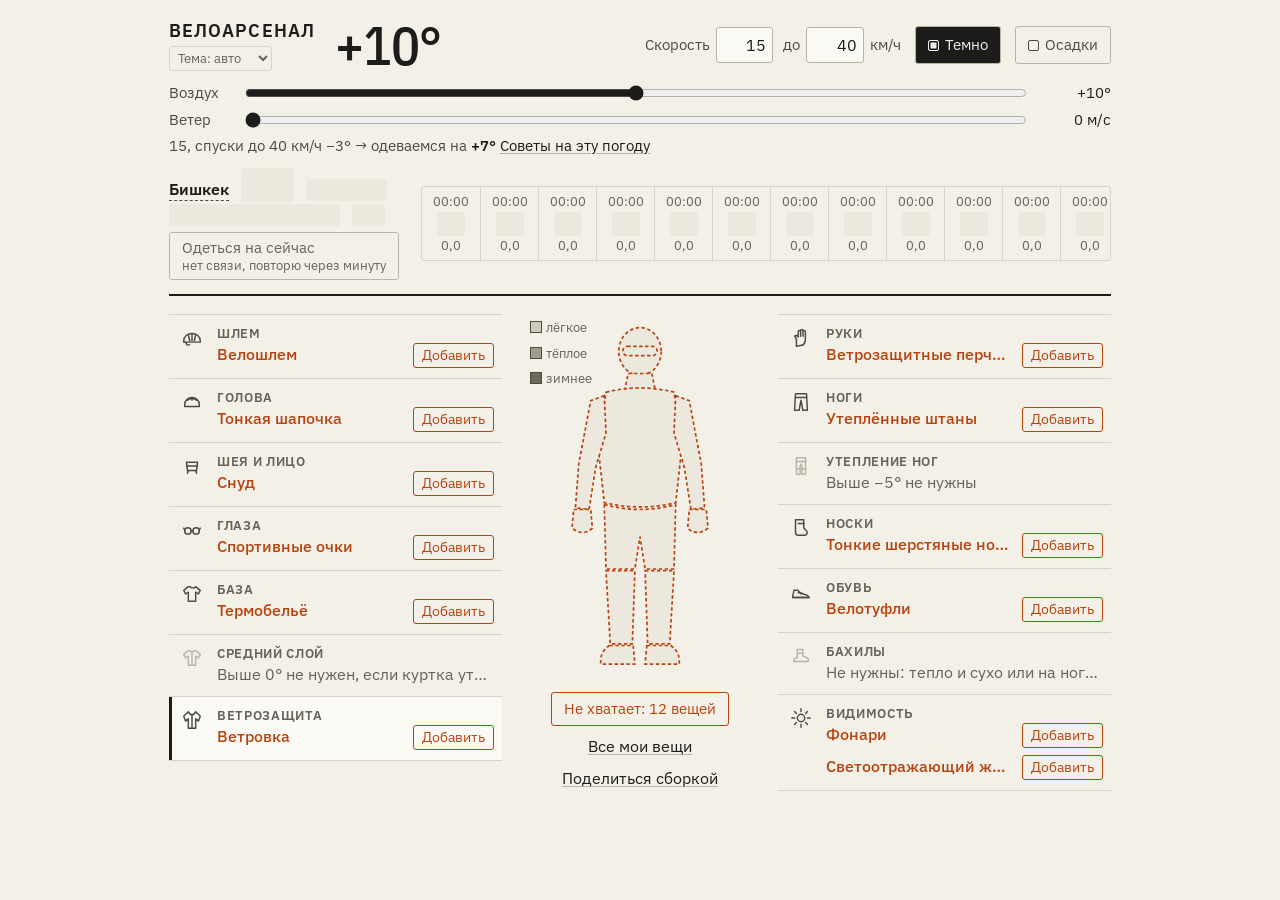
==== commit a9e98db8: "Скрыты системные стрелки числовых полей Automated-By: iron-agent" ====
--- a/docs/index.html
+++ b/docs/index.html
@@ -8,7 +8,7 @@
 <link rel="preconnect" href="https://fonts.gstatic.com" crossorigin>
 <link rel="stylesheet" href="https://fonts.googleapis.com/css2?family=IBM+Plex+Sans:wght@400;500;600&family=IBM+Plex+Sans+Condensed:wght@500;600&display=swap">
 <script>try { var th = localStorage.getItem("veloarsenal.theme"); if (th && th !== "auto") document.documentElement.dataset.theme = th; } catch (e) {}</script>
-<link rel="stylesheet" href="ui.css?v=9fbec4bf">
+<link rel="stylesheet" href="ui.css?v=0281be47">
 
 <div class="app">
   <section class="bar" aria-label="Условия поездки">
@@ -155,7 +155,7 @@
 
   <div class="modal-bg" id="bodyDlg" hidden>
     <div class="modal" role="dialog" aria-modal="true" aria-labelledby="bodyTitle">
-      <h2 id="bodyTitle">Мои мерки <span class="tip" tabindex="0" title="Мерьте без одежды, стоя ровно. Лента прилегает, но не врезается: под неё проходит палец. Перемерьте два-три раза и возьмите среднее. Сохраняется само и попадает в файл выгрузки." aria-label="Мерьте без одежды, стоя ровно. Лента прилегает, но не врезается: под неё проходит палец. Перемерьте два-три раза и возьмите среднее. Сохраняется само и попадает в файл выгрузки.">i</span></h2>
+      <h2 id="bodyTitle" class="tip-host">Мои мерки <span class="tip" tabindex="0" role="note" data-tip="Мерьте без одежды, стоя ровно. Лента прилегает, но не врезается: под неё проходит палец. Перемерьте два-три раза и возьмите среднее. Сохраняется само и попадает в файл выгрузки." aria-label="Мерьте без одежды, стоя ровно. Лента прилегает, но не врезается: под неё проходит палец. Перемерьте два-три раза и возьмите среднее. Сохраняется само и попадает в файл выгрузки.">i</span></h2>
       <div class="body-form" id="bodyForm"></div>
       <div class="inv-actions"><button type="button" class="btn pri" id="bodyDone">Готово</button></div>
     </div>
@@ -191,7 +191,7 @@
     face:     { snood: "Снуд / бафф", mask: "Ветрозащитная маска", scarf: "Шарф", balaclava: "Балаклава" },
     eyes:     { glasses: "Спортивные очки", sealed: "Очки с уплотнителем", goggles: "Маска" },
     base:     { tee: "Футболка / велоджерси", longsleeve: "Лонгслив / термобельё / велоджерси с длинным рукавом", sleeves: "Нарукавники" },
-    mid:      { grid: "Сеточный флис (Power Grid)", jersey: "Термоджерси", fleece: "Флиска", sweater: "Свитер / кофта / худи", puffy: "Лёгкий пуховик / синтепон" },
+    mid:      { grid: "Сеточный флис", jersey: "Термоджерси", fleece: "Флиска", sweater: "Свитер / кофта / худи", puffy: "Лёгкий пуховик / синтепон" },
     shell:    { windVest: "Ветрозащитный жилет", windJacket: "Ветровка", softshell: "Софтшелл / тёплая велокуртка", membrane: "Мембранная куртка", winterJacket: "Утеплённая зимняя куртка", warmVest: "Утеплённый жилет" },
     hands:    { mesh: "Лёгкие / летние", liner: "Перчатки-подкладка", thin: "Тонкие с длинными пальцами", windproof: "Ветрозащитные (виндстопер)", insulated: "Утеплённые", lobster: "Лобстеры", mittens: "Варежки", muffs: "Муфты на руль" },
     legs:     { shorts: "Шорты / велошорты", knickers: "Бриджи 3/4", tights: "Тонкие велоштаны / штаны", winterTights: "Зимние велоштаны / утеплённые штаны" },
@@ -221,46 +221,46 @@
   // Что нужно надеть: каталог потребностей. Своя вещь подставляется по слоту и типу,
   // среди подходящих — сначала та, что уже есть, потом по предпочтительному материалу
   const NEEDS = {
-    helmet:       { slot: "helmet", n: "Велошлем", types: ["road", "mtb", "urban", "winter"], r: "rare", note: "Сидит ровно, ремешок под подбородком с зазором в палец", find: "велошлем" },
-    helmetWinter: { slot: "helmet", n: "Велошлем", types: ["winter", "urban", "mtb", "road"], r: "rare", warm: 1, wind: 1, note: "Обычный шлем, под ним балаклава или тёплая шапочка. Если дует через вентиляцию, наденьте сверху чехол на шлем", find: "чехол на велошлем ветрозащитный" },
+    helmet:       { slot: "helmet", n: "Велошлем", types: ["road", "mtb", "urban", "winter"], r: "rare", tip: "Сидит ровно, ремешок под подбородком с зазором в палец", find: "велошлем" },
+    helmetWinter: { slot: "helmet", n: "Велошлем", types: ["winter", "urban", "mtb", "road"], r: "rare", warm: 1, wind: 1, note: "Обычный шлем, под ним балаклава или тёплая шапочка", tip: "Если дует через вентиляцию, наденьте сверху чехол на шлем", find: "чехол на велошлем ветрозащитный" },
     capThin:      { slot: "head", n: "Тонкая шапочка", types: ["thin", "helmetCap", "earband", "cycCap"], mats: ["merino", "wool", "synthetic"], r: "uncommon", warm: 1, cafe: true, find: "тонкая шапка под велошлем" },
     capWind:      { slot: "head", n: "Ветрозащитная шапочка", types: ["helmetCap", "thin", "earband"], r: "rare", warm: 1, wind: 1, cafe: true, note: "Закрывает уши от ветра", find: "велошапочка под шлем ветрозащитная" },
     balaclava:    { slot: "head", n: "Балаклава", types: ["balaclava"], r: "epic", warm: 2, wind: 1, cafe: true, up: "опустите с носа", down: "поднимите на нос", find: "балаклава тонкая под шлем", alts: ["capWind"] },
     neck:         { slot: "face", n: "Снуд", or: "бафф", types: ["snood", "scarf", "balaclava", "mask"], mats: ["merino", "wool", "synthetic"], r: "uncommon", warm: 1, down: "подтяните до подбородка", find: "снуд бафф меринос" },
-    nose:         { slot: "face", n: "Снуд", or: "бафф", types: ["snood", "mask", "balaclava", "scarf"], mats: ["merino", "wool", "synthetic"], r: "uncommon", warm: 1, cafe: true, note: "В помещении снимите, чтобы высох. Не натягивайте до самых очков, иначе они запотеют", up: "опустите на шею", down: "натяните на нос", find: "снуд бафф меринос" },
+    nose:         { slot: "face", n: "Снуд", or: "бафф", types: ["snood", "mask", "balaclava", "scarf"], mats: ["merino", "wool", "synthetic"], r: "uncommon", warm: 1, cafe: true, tip: "В помещении снимите, чтобы высох. Не натягивайте до самых очков, иначе они запотеют", up: "опустите на шею", down: "натяните на нос", find: "снуд бафф меринос" },
     under:        { slot: "face", n: "Тонкий снуд", types: ["snood", "mask"], mats: ["merino", "synthetic"], r: "uncommon", warm: 1, optional: true },
-    glasses:      { slot: "eyes", n: "Спортивные очки", or: "велоочки", types: ["glasses", "sealed"], r: "rare", wind: 1, note: "Вечером нужны прозрачные стёкла", down: "наденьте, иначе от ветра слезятся глаза", find: "велоочки прозрачная линза" },
+    glasses:      { slot: "eyes", n: "Спортивные очки", or: "велоочки", types: ["glasses", "sealed"], r: "rare", wind: 1, tip: "Вечером нужны прозрачные стёкла", down: "наденьте, иначе от ветра слезятся глаза", find: "велоочки прозрачная линза" },
     glassesSeal:  { slot: "eyes", n: "Очки с уплотнителем", types: ["sealed", "goggles"], r: "epic", wind: 2, note: "Мягкая прокладка по краю не пускает холодный воздух сбоку, и глаза не слезятся", down: "наденьте", find: "спортивные очки с уплотнителем прозрачная линза", alts: ["glasses"] },
     tee:          { slot: "base", n: "Футболка", or: "велоджерси", types: ["tee"], mats: ["merino", "synthetic"], avoid: ["cotton"], r: "uncommon", warm: 1, find: "велофутболка", alts: ["longsleeve"] },
-    sleeves:      { slot: "base", n: "Нарукавники", types: ["sleeves"], r: "uncommon", warm: 1, note: "Стало жарко? Спустите к запястью прямо на ходу", find: "велонарукавники", optional: true },
-    longsleeve:   { slot: "base", n: "Термобельё", or: "лонгслив, велоджерси с длинным рукавом", types: ["longsleeve"], mats: ["merino", "wool", "synthetic"], avoid: ["cotton"], r: "rare", warm: 2, note: "Заправьте в штаны, чтобы не дуло в поясницу. Если у велоштанов есть лямки, наденьте их поверх", find: "лонгслив меринос термобелье" },
+    sleeves:      { slot: "base", n: "Нарукавники", types: ["sleeves"], r: "uncommon", warm: 1, tip: "Стало жарко? Спустите к запястью прямо на ходу", find: "велонарукавники", optional: true },
+    longsleeve:   { slot: "base", n: "Термобельё", or: "лонгслив, велоджерси с длинным рукавом", types: ["longsleeve"], mats: ["merino", "wool", "synthetic"], avoid: ["cotton"], r: "rare", warm: 2, tip: "Заправьте в штаны, чтобы не дуло в поясницу. Если у велоштанов есть лямки, наденьте их поверх", find: "лонгслив меринос термобелье" },
     teeUnder:     { slot: "base", n: "Нижняя футболка", types: ["tee"], mats: ["merino", "wool", "synthetic"], avoid: ["cotton"], r: "uncommon", warm: 1, note: "Ещё один тонкий слой на тело в сильный мороз", optional: true },
-    mid:          { slot: "mid", n: "Термоджерси", or: "тёплая кофта", types: ["grid", "jersey", "fleece", "sweater"], mats: ["fleece", "merino", "wool", "synthetic"], avoid: ["cotton"], r: "rare", warm: 3, cafe: true, up: "расстегните ворот", down: "застегните ворот", note: "Лучше облегающая: не топорщится под курткой. Её продувает, поэтому сверху нужна куртка с рукавами", find: "Polartec Power Grid кофта", alts: ["warmVest"] },
+    mid:          { slot: "mid", n: "Термоджерси", or: "тёплая кофта", types: ["grid", "jersey", "fleece", "sweater"], mats: ["fleece", "merino", "wool", "synthetic"], avoid: ["cotton"], r: "rare", warm: 3, cafe: true, up: "расстегните ворот", down: "застегните ворот", note: "Её продувает, поэтому сверху нужна куртка с рукавами", tip: "Лучше облегающая: не топорщится под курткой", find: "термоджерси велосипедная с начёсом", alts: ["warmVest"] },
     windVest:     { slot: "shell", n: "Ветрозащитный жилет", types: ["windVest"], r: "rare", wind: 2, sleeves: false, cafe: true, up: "расстегните", down: "застегните", note: "Не греет, только закрывает грудь от ветра", find: "велосипедный ветрожилет", alts: ["windJacket"] },
-    windJacket:   { slot: "shell", n: "Ветровка", types: ["windJacket", "softshell", "winterJacket"], r: "rare", wind: 3, cafe: true, up: "расстегните до середины груди", down: "застегните до горла", note: "Тонкая куртка сама не греет, греет то, что под ней. Зябко на спуске? Наденьте сверху жилет", find: "веловетровка мужская", alts: ["membrane"] },
-    frostShell:   { slot: "shell", n: "Утеплённая куртка", types: ["softshell", "winterJacket"], r: "legendary", warm: 2, wind: 3, cafe: true, up: "расстегните до груди", down: "застегните до горла", note: "Выше нуля под неё хватит термобелья, в мороз добавьте термоджерси. Нет такой куртки? Наденьте ветровку, а под неё тёплую кофту", find: "утепленная велокуртка", alts: ["windJacket", "membrane"] },
-    membrane:     { slot: "shell", n: "Непромокаемая куртка", types: ["membrane", "softshell"], r: "epic", warm: 1, wind: 3, cafe: true, up: "расстегните до груди", down: "застегните до горла", note: "Плохо выпускает пот, поэтому в гору расстёгивайтесь", find: "мембранная велокуртка", alts: ["windJacket"] },
+    windJacket:   { slot: "shell", n: "Ветровка", types: ["windJacket", "softshell", "winterJacket"], r: "rare", wind: 3, cafe: true, up: "расстегните до середины груди", down: "застегните до горла", note: "Тонкая куртка сама не греет, греет то, что под ней", tip: "Зябко на спуске? Наденьте сверху жилет", find: "веловетровка мужская", alts: ["membrane"] },
+    frostShell:   { slot: "shell", n: "Утеплённая куртка", types: ["softshell", "winterJacket"], r: "legendary", warm: 2, wind: 3, cafe: true, up: "расстегните до груди", down: "застегните до горла", tip: "Выше нуля под неё хватит термобелья, в мороз добавьте термоджерси. Нет такой куртки? Наденьте ветровку, а под неё тёплую кофту", find: "утепленная велокуртка", alts: ["windJacket", "membrane"] },
+    membrane:     { slot: "shell", n: "Непромокаемая куртка", types: ["membrane", "softshell"], r: "epic", warm: 1, wind: 3, cafe: true, up: "расстегните до груди", down: "застегните до горла", note: "Не промокает, но плохо выпускает пот", tip: "В гору расстёгивайтесь", find: "мембранная велокуртка", alts: ["windJacket"] },
     warmVest:     { slot: "shell", n: "Утеплённый жилет", types: ["warmVest"], r: "epic", warm: 1, wind: 2, sleeves: false, cafe: true, up: "расстегните", down: "застегните", note: "Надевается под куртку: греет грудь и живот, а рукава не толстеют", find: "утеплённый веложилет", alts: ["windVest"] },
     gMesh:        { slot: "hands", n: "Лёгкие перчатки", types: ["mesh", "thin"], r: "uncommon", find: "велоперчатки летние" },
     gThin:        { slot: "hands", n: "Тонкие перчатки с длинными пальцами", types: ["thin", "windproof", "liner", "insulated"], r: "uncommon", warm: 1, find: "велоперчатки длинный палец" },
     gWind:        { slot: "hands", n: "Ветрозащитные перчатки", types: ["windproof", "insulated"], r: "rare", warm: 1, wind: 2, note: "Тонкие, но не продуваются: на ветру пальцы не мёрзнут, а руки не потеют", find: "перчатки ветрозащитные виндстопер", alts: ["gWarm"] },
-    gWarm:        { slot: "hands", n: "Тёплые перчатки", types: ["insulated"], r: "epic", warm: 2, wind: 2, up: "ослабьте на запястье", down: "затяните на запястье", note: "Если пальцы всё равно мёрзнут, переходите на лобстеры", find: "велоперчатки утепленные ветрозащитные", alts: ["gLobster"] },
-    gLobster:     { slot: "hands", n: "Лобстеры", or: "варежки", types: ["lobster", "mittens", "muffs"], r: "legendary", warm: 3, wind: 3, note: "В лобстерах тормозите и переключаете скорости двумя пальцами. В сильный мороз наденьте под них тонкие перчатки", find: "лобстеры перчатки беговые лыжи", alts: ["gWarm"] },
+    gWarm:        { slot: "hands", n: "Тёплые перчатки", types: ["insulated"], r: "epic", warm: 2, wind: 2, up: "ослабьте на запястье", down: "затяните на запястье", tip: "Если пальцы всё равно мёрзнут, переходите на лобстеры", find: "велоперчатки утепленные ветрозащитные", alts: ["gLobster"] },
+    gLobster:     { slot: "hands", n: "Лобстеры", or: "варежки", types: ["lobster", "mittens", "muffs"], r: "legendary", warm: 3, wind: 3, note: "В лобстерах тормозите и переключаете скорости двумя пальцами", tip: "В сильный мороз наденьте под них тонкие перчатки", find: "лобстеры перчатки беговые лыжи", alts: ["gWarm"] },
     shorts:       { slot: "legs", n: "Шорты", or: "велошорты", types: ["shorts", "knickers"], r: "uncommon", find: "велошорты с памперсом", alts: ["tights"] },
-    shortsHot:    { slot: "legs", n: "Шорты", or: "велошорты", types: ["shorts"], r: "uncommon", note: "В жару длинные штаны не подойдут", find: "велошорты с памперсом" },
+    shortsHot:    { slot: "legs", n: "Шорты", or: "велошорты", types: ["shorts"], r: "uncommon", tip: "В жару длинные штаны не подойдут", find: "велошорты с памперсом" },
     tights:       { slot: "legs", n: "Тонкие штаны", or: "велоштаны", types: ["tights", "knickers", "winterTights"], r: "uncommon", warm: 1, find: "велоштаны с памперсом" },
-    winterTights: { slot: "legs", n: "Утеплённые штаны", or: "зимние велоштаны", types: ["winterTights"], r: "legendary", warm: 3, wind: 2, note: "Лучше с флисом внутри и тканью спереди, которая не продувается", find: "велоштаны утепленные с памперсом", alts: ["tights"] },
-    legWarm:      { slot: "legOver", n: "Гетры", types: ["legWarmers", "warmLegWarmers"], r: "uncommon", warm: 1, note: "Надеваются с шортами вместо длинных штанов. Стало жарко? Спустите вниз", optional: true },
+    winterTights: { slot: "legs", n: "Утеплённые штаны", or: "зимние велоштаны", types: ["winterTights"], r: "legendary", warm: 3, wind: 2, tip: "Лучше с флисом внутри и тканью спереди, которая не продувается", find: "велоштаны утепленные с памперсом", alts: ["tights"] },
+    legWarm:      { slot: "legOver", n: "Гетры", types: ["legWarmers", "warmLegWarmers"], r: "uncommon", warm: 1, note: "Надеваются с шортами вместо длинных штанов", tip: "Стало жарко? Спустите вниз", optional: true },
     warmLegWarm:  { slot: "legOver", n: "Утеплённые гетры", types: ["warmLegWarmers"], r: "rare", warm: 2, note: "С шортами вместо тёплых штанов, примерно до +3°" },
-    overpants:    { slot: "legOver", n: "Ветрозащитные штаны", types: ["overpants", "warmPants"], r: "epic", warm: 2, wind: 3, cafe: true, up: "приоткройте боковые молнии, если они есть", down: "закройте молнии", note: "Удобнее с молниями по бокам: такие снимаются, не разуваясь", find: "самосбросы брюки ветрозащитные" },
+    overpants:    { slot: "legOver", n: "Ветрозащитные штаны", types: ["overpants", "warmPants"], r: "epic", warm: 2, wind: 3, cafe: true, up: "приоткройте боковые молнии, если они есть", down: "закройте молнии", tip: "Удобнее с молниями по бокам: такие снимаются, не разуваясь", find: "самосбросы брюки ветрозащитные" },
     socksReg:     { slot: "socks", n: "Спортивные носки", types: ["regular", "thinWool"], r: "common", find: "носки спортивные" },
-    socksThin:    { slot: "socks", n: "Тонкие шерстяные носки", types: ["thinWool", "waterproof", "thickWool"], mats: ["merino", "wool"], r: "rare", warm: 1, note: "Должны заходить под штанину, чтобы не было голой полоски на щиколотке", find: "носки меринос тонкие" },
-    socksThick:   { slot: "socks", n: "Толстые шерстяные носки", types: ["thickWool", "waterproof"], mats: ["merino", "wool"], r: "epic", warm: 2, note: "Обувь не должна давить: в тесной ноги мёрзнут сильнее", find: "носки меринос теплые", alts: ["socksThin"] },
+    socksThin:    { slot: "socks", n: "Тонкие шерстяные носки", types: ["thinWool", "waterproof", "thickWool"], mats: ["merino", "wool"], r: "rare", warm: 1, tip: "Должны заходить под штанину, чтобы не было голой полоски на щиколотке", find: "носки меринос тонкие" },
+    socksThick:   { slot: "socks", n: "Толстые шерстяные носки", types: ["thickWool", "waterproof"], mats: ["merino", "wool"], r: "epic", warm: 2, tip: "Обувь не должна давить: в тесной ноги мёрзнут сильнее", find: "носки меринос теплые", alts: ["socksThin"] },
     shoesSummer:  { slot: "shoes", n: "Велотуфли", or: "кроссовки", types: ["cycling", "sneakers", "trail", "winterCycling"], r: "common", find: "велотуфли" },
     shoesCool:    { slot: "shoes", n: "Осенняя обувь без сетки", types: ["trail", "winterCycling", "cycling", "sneakers"], r: "uncommon", find: "кроссовки мембранные", note: "Сетку на кроссовках продувает. Подойдут кроссовки с мембраной или плотным верхом" },
-    shoesWinter:  { slot: "shoes", n: "Зимние ботинки", types: ["winterCycling", "winterBoots"], r: "legendary", warm: 2, wind: 2, note: "Берите на размер больше: так влезет тёплый носок и ничего не давит. Тёплые ботинки греют лучше, чем летняя обувь с бахилами", find: "зимние велоботинки", alts: ["shoesCool"] },
+    shoesWinter:  { slot: "shoes", n: "Зимние ботинки", types: ["winterCycling", "winterBoots"], r: "legendary", warm: 2, wind: 2, note: "Греют лучше, чем летняя обувь с бахилами", tip: "Берите на размер больше: так влезет тёплый носок и ничего не давит", find: "зимние велоботинки", alts: ["shoesCool"] },
     overshoes:    { slot: "overshoe", n: "Бахилы", types: ["wind", "warm", "toe"], r: "epic", warm: 1, wind: 3, find: "велобахилы" },
-    lights:       { slot: "vis", n: "Фонари", types: ["lights"], r: "common", note: "Белый спереди и красный сзади. Включайте, как только стемнеет", find: "велофонарь передний и задний" },
+    lights:       { slot: "vis", n: "Фонари", types: ["lights"], r: "common", note: "Белый спереди и красный сзади", tip: "Включайте, как только стемнеет", find: "велофонарь передний и задний" },
     reflVest:     { slot: "vis", n: "Светоотражающий жилет", types: ["reflVest", "reflBands"], r: "uncommon", note: "Надевается поверх всего", find: "светоотражающий жилет" }
   };
 
@@ -368,7 +368,7 @@
       n: it ? it.name : want.n,
       s: it ? "owned" : want.basic ? "wardrobe" : "missing",
       r: need.r, warm: need.warm || 0, wind: need.wind || 0, sleeves: need.sleeves, cafe: need.cafe,
-      up: need.up, down: need.down, notes,
+      up: need.up, down: need.down, notes, tip: need.tip,
       meta: it ? TYPES[it.slot][it.type] + (it.mat && it.mat !== "other" ? " · " + MATS[it.mat] : "") : "",
       find: want.find, link: it && it.link
     };
@@ -433,7 +433,7 @@
   function slotHTML(slot) {
     const list = eq[slot.id];
     const empty = !list.length;
-    const title = empty ? (HINT[slot.id] || "Не нужно") : list.map(x => x.n + (x.notes.length ? ". " + x.notes.join(". ") : "")).join("\n");
+    const title = empty ? (HINT[slot.id] || "Не нужно") : list.map(x => x.n + (x.notes.length ? ". " + x.notes.join(". ") : "") + (x.tip ? ". Совет: " + x.tip : "")).join("\n");
     const lines = empty
       ? '<div class="iname">' + esc(HINT[slot.id] || "Не нужно") + '</div>'
       : list.map(x => x.s === "missing"
@@ -449,19 +449,22 @@
   // Что ещё подойдёт: типы вещей для этой потребности и запасные варианты, каждый можно добавить
   function altsHTML(want) {
     const types = want.types.map(t => TYPES[want.slot][t]).filter(Boolean);
-    const alts = (want.alts || []).map(a => NEEDS[a] ? '<li>' + esc(NEEDS[a].n) + ' <button type="button" class="lnk" data-add="' + a + '">Добавить</button></li>' : '').join("");
     const self = want.n.toLowerCase();
-    const opts = [...new Set([want.or, ...(types.length > 1 ? types.flatMap(t => t.split(" / ")) : [])].filter(Boolean).map(t => t.toLowerCase()))].filter(t => !self.startsWith(t) && !t.startsWith(self));
-    return (opts.length ? '<div class="insp-note">Подойдёт: ' + esc(opts.join(", ")) + '</div>' : '') +
-      (alts ? '<div class="insp-note">Если нет, можно заменить:</div><ul class="insp-alts">' + alts + '</ul>' : '');
-  }
+    // Типы шлемов, носков и бахил это виды той же вещи, а не замена
+    const kinds = types.length > 1 && !["helmet", "socks", "overshoe"].includes(want.slot) ? types.flatMap(t => t.split(" / ")) : [];
+    const all = [...new Set([want.or, ...kinds].filter(Boolean).flatMap(t => t.split(", ")).map(t => t.toLowerCase()))].filter(t => !self.startsWith(t) && !t.startsWith(self));
+    const opts = all.filter(t => !all.some(o => o !== t && o.includes(t)));
+    const items = opts.map(t => '<li>' + esc(t[0].toUpperCase() + t.slice(1)) + '</li>').concat((want.alts || []).filter(a => NEEDS[a]).map(a => '<li>' + esc(NEEDS[a].n) + ' <button type="button" class="lnk" data-add="' + a + '">Добавить</button></li>'));
+    return items.length ? '<div class="insp-note">Альтернативы:</div><ul class="insp-alts">' + items.join("") + '</ul>' : '';
+  }
+
 
   function inspectHTML(sid) {
     const slot = SLOTS.find(s => s.id === sid) || SLOTS[0];
     const list = eq[slot.id] || [];
     const body = list.length ? list.map(x => {
       const meta = [x.meta, WARM[Math.min(3, x.warm)], x.wind >= 3 ? "не продувается" : x.wind ? "защищает от ветра" : ""].filter(Boolean).join(" · ");
-      return '<div class="insp-item"><div class="insp-name' + (x.s === "missing" ? " need" : "") + '">' + esc(x.n) + '</div>' +
+      return '<div class="insp-item"><div class="insp-name tip-host' + (x.s === "missing" ? " need" : "") + '">' + esc(x.n) + (x.tip ? '<span class="tip" tabindex="0" role="note" data-tip="' + esc(x.tip) + '" aria-label="Совет: ' + esc(x.tip) + '">i</span>' : '') + '</div>' +
         (meta ? '<div class="insp-meta">' + esc(meta) + '</div>' : '') +
         x.notes.map(t => '<div class="insp-note">' + esc(t) + '</div>').join("") +
         (x.up || x.down ? '<div class="insp-hd">' + (x.up ? '<b>↑</b> ' + esc(x.up) : '') + (x.up && x.down ? ' · ' : '') + (x.down ? '<b>↓</b> ' + esc(x.down) : '') + '</div>' : '') +
--- a/docs/ui.css
+++ b/docs/ui.css
@@ -138,6 +138,9 @@
 /* Ширина как у окна приложения (974 px минус отступы), на сайте по центру */
 .app { position: relative; max-width: 942px; height: 100%; margin: 0 auto; display: grid; grid-template-rows: auto minmax(0, 1fr); gap: 18px; }
 button, input, select { font: inherit; color: inherit; }
+/* Системные стрелки у числовых полей не красятся темой, поэтому скрыты; число меняется с клавиатуры */
+input[type=number] { -moz-appearance: textfield; appearance: textfield; }
+input[type=number]::-webkit-inner-spin-button, input[type=number]::-webkit-outer-spin-button { -webkit-appearance: none; margin: 0; }
 button:focus-visible, input:focus-visible, select:focus-visible, a:focus-visible, .slot:focus-visible { outline: 2px solid var(--signal); outline-offset: 2px; }
 a { color: var(--ink); text-decoration-color: var(--rule-strong); text-underline-offset: 2px; }
 a:hover { text-decoration-color: var(--ink); }
@@ -342,6 +345,10 @@
 .io-msg { color: var(--ink-2); font-size: 15px; min-height: 1em; }
 .tip { display: inline-grid; place-items: center; width: 16px; height: 16px; margin-left: 4px; border: 1px solid var(--muted); border-radius: 50%; font: 600 11px/1 var(--font); text-transform: none; letter-spacing: 0; color: var(--muted); cursor: help; vertical-align: 1px; }
 .tip:hover, .tip:focus-visible { color: var(--ink); border-color: var(--ink); }
+/* Совет по наведению или касанию: всплывает под строкой с названием, на всю её ширину */
+.tip-host { position: relative; }
+.tip[data-tip]:hover::after, .tip[data-tip]:focus::after { content: attr(data-tip); position: absolute; left: 0; right: 0; top: calc(100% + 6px); z-index: 40; min-width: 200px; padding: 8px 10px; background: var(--ink); color: var(--paper); border-radius: 4px; box-shadow: 0 6px 18px rgb(0 0 0 / 0.2); font: 400 13px/1.4 var(--font); text-transform: none; letter-spacing: 0; white-space: normal; text-align: left; pointer-events: none; }
+.tip:focus { outline: none; color: var(--ink); border-color: var(--ink); }
 .src { font-size: 14px; color: var(--muted); margin: 10px 0 0; }
 
 /* Гайд */
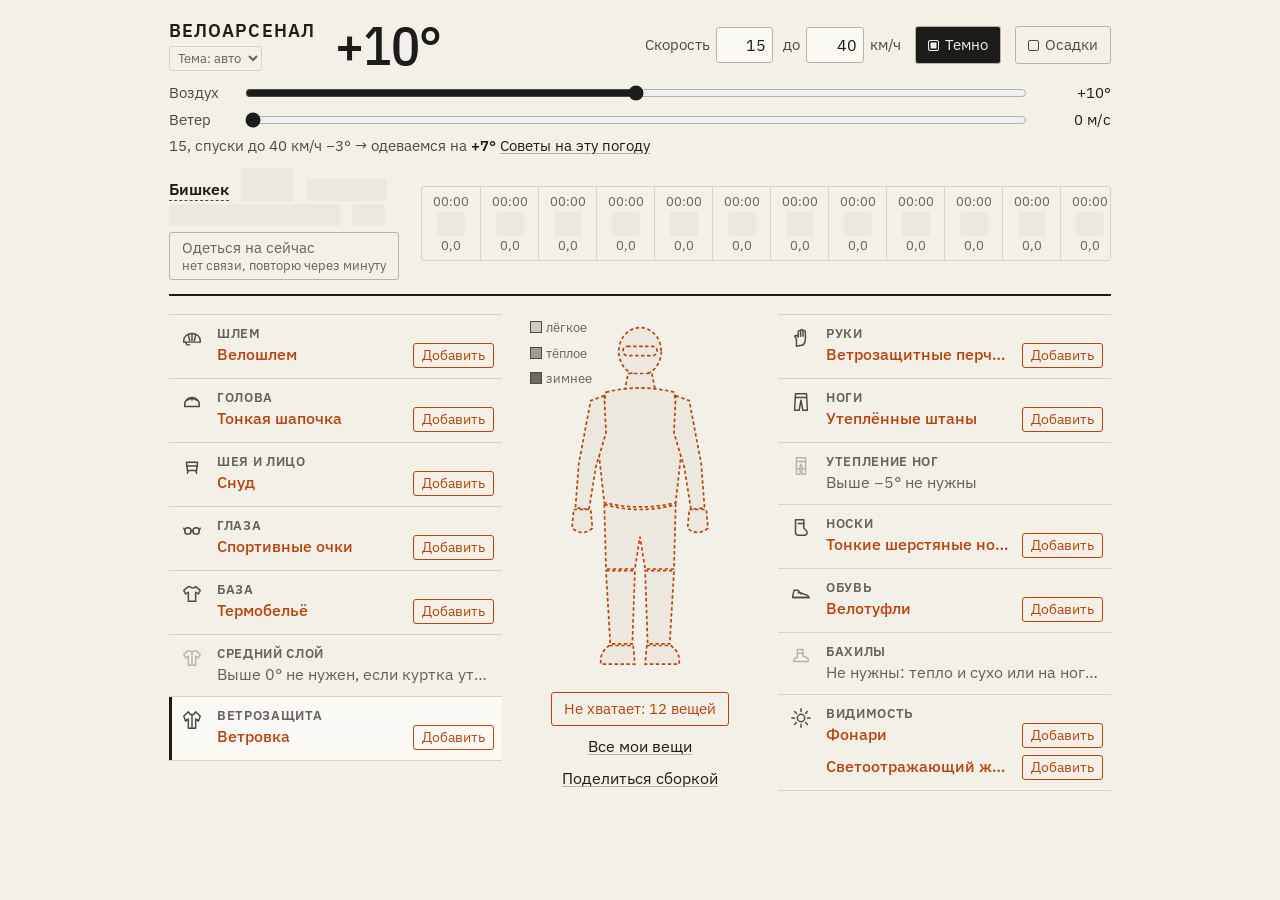
==== commit 361ad08b: "Тема «Ночная» без DnB в названии Automated-By: iron-agent" ====
--- a/docs/index.html
+++ b/docs/index.html
@@ -8,14 +8,14 @@
 <link rel="preconnect" href="https://fonts.gstatic.com" crossorigin>
 <link rel="stylesheet" href="https://fonts.googleapis.com/css2?family=IBM+Plex+Sans:wght@400;500;600&family=IBM+Plex+Sans+Condensed:wght@500;600&display=swap">
 <script>try { var th = localStorage.getItem("veloarsenal.theme"); if (th && th !== "auto") document.documentElement.dataset.theme = th; } catch (e) {}</script>
-<link rel="stylesheet" href="ui.css?v=0281be47">
+<link rel="stylesheet" href="ui.css?v=22ca0588">
 
 <div class="app">
   <section class="bar" aria-label="Условия поездки">
     <div class="brand-cell">
       <div class="brand">Велоарсенал</div>
       <select class="theme-sel" id="themeSel" aria-label="Тема оформления" title="Тема оформления">
-        <option value="auto">Тема: авто</option><option value="light">Светлая</option><option value="dark">Тёмная</option><option value="dnb">Ночной DnB</option><option value="aurora">Аврора</option>
+        <option value="auto">Тема: авто</option><option value="light">Светлая</option><option value="dark">Тёмная</option><option value="dnb">Ночная</option><option value="aurora">Аврора</option>
       </select>
     </div>
     <div class="cond" id="cond" role="dialog" aria-label="Другая погода или скорость">
--- a/docs/ui.css
+++ b/docs/ui.css
@@ -60,7 +60,7 @@
   --layer-3: #b3ae9f;
 }
 :root[data-theme="light"] { color-scheme: light; }
-/* Ночной DnB: глубокий синий, ледяной голубой текст, лаймовый акцент из ливреи, неоновое свечение */
+/* Ночная: глубокий синий, ледяной голубой текст, лаймовый акцент из ливреи, неоновое свечение */
 :root[data-theme="dnb"] {
   color-scheme: dark;
   --paper: #061633;
@@ -80,7 +80,7 @@
 }
 :root[data-theme="dnb"] body { background: radial-gradient(900px 520px at 85% -8%, rgb(80 220 255 / 0.28), transparent 70%), radial-gradient(700px 500px at -10% 110%, rgb(40 120 255 / 0.25), transparent 70%), linear-gradient(165deg, #040e24 0%, #08214d 55%, #0b3a86 100%) fixed; }
 :root[data-theme="dnb"] .brand, :root[data-theme="dnb"] #tempBig { color: #f2fbff; text-shadow: 0 0 14px rgb(90 220 255 / 0.75), 0 0 2px rgb(255 255 255 / 0.6); }
-:root[data-theme="dnb"] .slot.sel { box-shadow: inset 3px 0 0 #6fe4ff, 0 0 18px rgb(80 210 255 / 0.18); }
+:root[data-theme="dnb"] .slot.sel { box-shadow: inset 3px 0 0 #6fe4ff, inset 0 0 18px rgb(80 210 255 / 0.18); }
 :root[data-theme="dnb"] #figure .part { filter: drop-shadow(0 0 3px rgb(90 210 255 / 0.55)); }
 /* Аврора: экран входа Vista из Ethereal Liquid DnB. Бирюзово-зелёное сияние на синем, стеклянные панели,
    белые поля ввода, глянцевая синяя кнопка, красный акцент как у кнопки питания */
@@ -112,7 +112,7 @@
 :root[data-theme="aurora"] .app { background: transparent; }
 :root[data-theme="aurora"] .brand, :root[data-theme="aurora"] #tempBig { color: #fff; text-shadow: 0 1px 2px rgb(0 30 50 / 0.6), 0 0 16px rgb(150 255 230 / 0.45); }
 :root[data-theme="aurora"] .card, :root[data-theme="aurora"] .modal, :root[data-theme="aurora"] .toast { background: linear-gradient(180deg, rgb(40 120 150 / 0.92), rgb(10 60 95 / 0.94)); border: 1px solid rgb(200 245 255 / 0.4); border-radius: 10px; box-shadow: inset 0 1px 0 rgb(255 255 255 / 0.35), 0 10px 30px rgb(0 20 40 / 0.45); }
-:root[data-theme="aurora"] .slot.sel { background: linear-gradient(180deg, rgb(255 255 255 / 0.22), rgb(255 255 255 / 0.06) 50%, rgb(255 255 255 / 0.02) 51%, rgb(255 255 255 / 0.10)); box-shadow: inset 0 1px 0 rgb(255 255 255 / 0.5), 0 0 0 1px rgb(200 245 255 / 0.45); border-radius: 6px; }
+:root[data-theme="aurora"] .slot.sel { background: linear-gradient(180deg, rgb(255 255 255 / 0.22), rgb(255 255 255 / 0.06) 50%, rgb(255 255 255 / 0.02) 51%, rgb(255 255 255 / 0.10)); box-shadow: inset 0 1px 0 rgb(255 255 255 / 0.5), inset 0 0 0 1px rgb(200 245 255 / 0.45); border-radius: 6px; }
 :root[data-theme="aurora"] input:not([type=range]):not([type=file]), :root[data-theme="aurora"] .inv-form select { background: #fff; color: #10303f; border-color: #8fbfd0; border-radius: 4px; box-shadow: inset 0 1px 2px rgb(0 40 70 / 0.25); }
 :root[data-theme="aurora"] .btn { border-radius: 6px; background: linear-gradient(180deg, rgb(255 255 255 / 0.22), rgb(255 255 255 / 0.06) 50%, rgb(255 255 255 / 0) 51%, rgb(255 255 255 / 0.08)); border-color: rgb(200 245 255 / 0.45); }
 :root[data-theme="aurora"] .btn.pri { color: #fff; border-color: #0b4fa8; background: linear-gradient(180deg, #8fd0ff 0%, #3a9cff 48%, #1166d8 52%, #2f8cf5 100%); box-shadow: inset 0 1px 0 rgb(255 255 255 / 0.6), 0 2px 8px rgb(0 60 140 / 0.45); text-shadow: 0 -1px 0 rgb(0 40 110 / 0.5); }
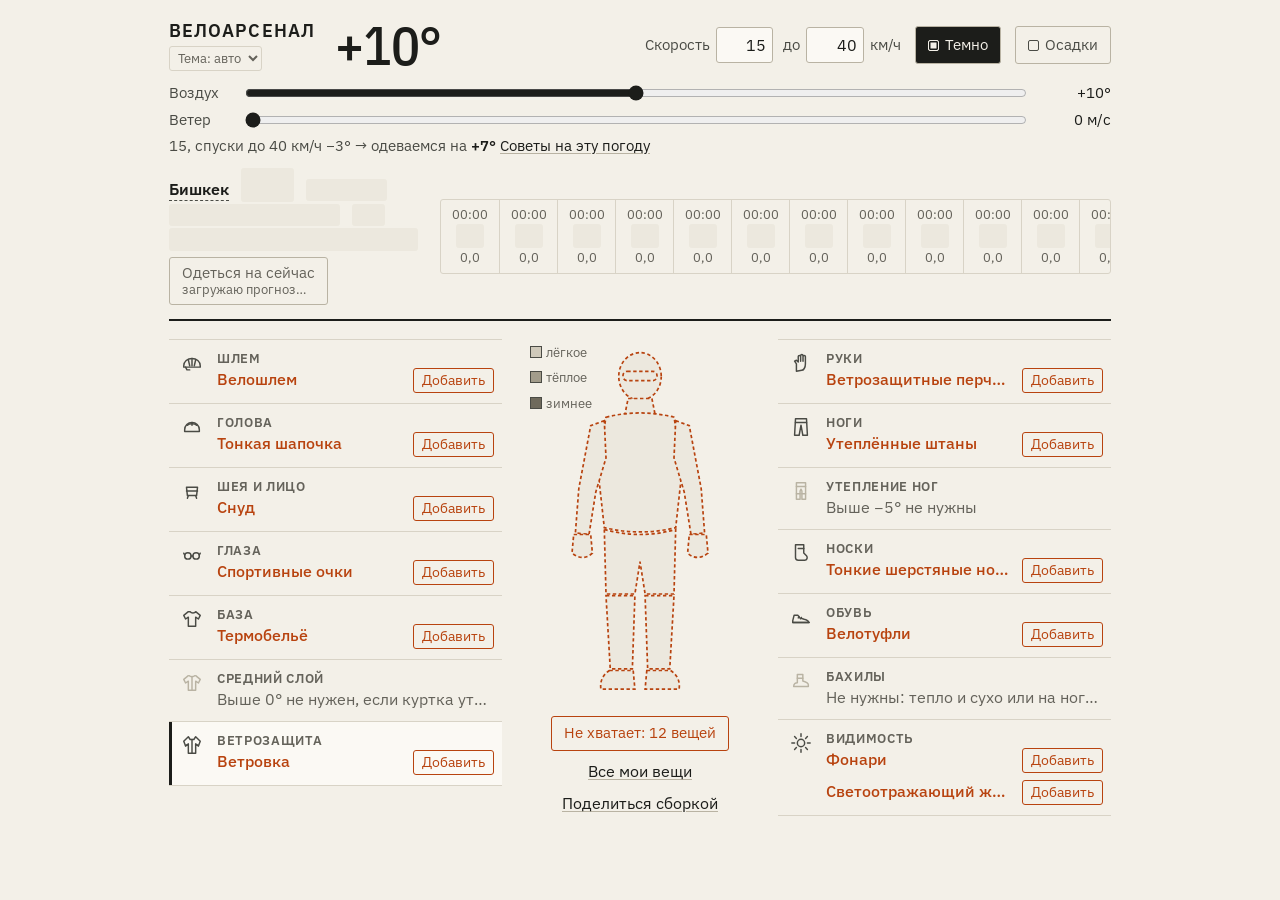
==== commit da33549b: "Качество воздуха рядом с погодой: датчики Sensor.Community и модель CAMS Automated-By: iron-agent" ====
--- a/docs/index.html
+++ b/docs/index.html
@@ -8,7 +8,7 @@
 <link rel="preconnect" href="https://fonts.gstatic.com" crossorigin>
 <link rel="stylesheet" href="https://fonts.googleapis.com/css2?family=IBM+Plex+Sans:wght@400;500;600&family=IBM+Plex+Sans+Condensed:wght@500;600&display=swap">
 <script>try { var th = localStorage.getItem("veloarsenal.theme"); if (th && th !== "auto") document.documentElement.dataset.theme = th; } catch (e) {}</script>
-<link rel="stylesheet" href="ui.css?v=22ca0588">
+<link rel="stylesheet" href="ui.css?v=03cb2241">
 
 <div class="app">
   <section class="bar" aria-label="Условия поездки">
@@ -838,7 +838,7 @@
     place = { name: String(p.name || "Моё место").slice(0, 60), lat: Math.round(p.lat * 100) / 100, lon: Math.round(p.lon * 100) / 100 };
     if (!viewOnly) try { localStorage.setItem(PLACE_KEY, JSON.stringify(place)); } catch (err) { /* в памяти */ }
     $("cityPanel").hidden = true;
-    weather = null; renderWeather(); lastManual = 0; loadWeather();
+    weather = null; air = null; renderWeather(); lastManual = 0; loadWeather(); loadAir();
   }
   function toggleCity(open) {
     $("cityPanel").hidden = !open;
@@ -906,7 +906,7 @@
       '<div class="wx-l">' + city + '<span class="wt">' + fmt(Math.round(c.t)) + '</span>' +
       '<span>ощущ. <b>' + fmt(Math.round(c.feels)) + '</b></span></div>' +
       '<div class="wx-l"><span>ветер <b>' + ms(c.wind) + '</b>, порывы <b>' + Math.round(c.gust) + '</b> м/с</span>' +
-      '<span><b>' + (WMO[c.code] || "—") + '</b></span></div>' +
+      '<span><b>' + (WMO[c.code] || "—") + '</b></span></div>' + airLine() +
       '<button type="button" class="w-apply" id="wApply">Одеться на сейчас<span class="wx-upd">прогноз от ' + when.toLocaleString("ru-RU", { day: "numeric", month: "short", hour: "2-digit", minute: "2-digit" }) + (old ? " · устарел" : "") + '</span></button>';
     $("cityBtn").onclick = () => toggleCity($("cityPanel").hidden);
     $("wApply").onclick = () => { lastManual = 0; applyWeather(c.t, c.wind, c.code); };
@@ -935,6 +935,7 @@
     $("wNow").innerHTML =
       '<div class="wx-l">' + city + '<span class="wt sk">+00°</span><span class="sk">ощущ. +00°</span></div>' +
       '<div class="wx-l"><span class="sk">ветер 0,0, порывы 0 м/с</span><span class="sk">ясно</span></div>' +
+      '<div class="wx-l"><span class="sk">AQI 00 по датчикам · 00 по модели</span></div>' +
       '<button type="button" class="w-apply" disabled>Одеться на сейчас<span class="wx-upd">' + msg + '</span></button>';
     $("wHours").innerHTML = Array.from({ length: 12 }, () => '<div class="hour sk-h" aria-hidden="true"><span class="h">00:00</span><span class="t">+0°</span><span class="w">0,0</span></div>').join("");
     $("cityBtn").onclick = () => toggleCity($("cityPanel").hidden);
@@ -965,9 +966,75 @@
       retry = setTimeout(loadWeather, 60 * 1000);
     }
   }
+  // Качество воздуха из двух независимых источников: датчики Sensor.Community рядом и модель CAMS через Open-Meteo.
+  // Индекс AQI по шкале США (EPA 2024), считается по PM2.5 и PM10, берётся больший
+  let air = null;
+  const AQ_PM25 = [[0, 9, 0, 50], [9.1, 35.4, 51, 100], [35.5, 55.4, 101, 150], [55.5, 125.4, 151, 200], [125.5, 225.4, 201, 300], [225.5, 325.4, 301, 500]];
+  const AQ_PM10 = [[0, 54, 0, 50], [55, 154, 51, 100], [155, 254, 101, 150], [255, 354, 151, 200], [355, 424, 201, 300], [425, 604, 301, 500]];
+  const AQ_LV = [
+    [50, "хороший", ""],
+    [100, "умеренный", "Чувствительным к пыли лучше ехать спокойнее"],
+    [150, "вреден чувствительным", "Тяжёлую тренировку лучше перенести, едьте в спокойном темпе"],
+    [200, "вредный", "Лучше сократить поездку. Помогает маска FFP2"],
+    [300, "очень вредный", "Лучше не кататься. Если нужно ехать, наденьте маску FFP2"],
+    [Infinity, "опасный", "Не катайтесь, по возможности оставайтесь дома"]
+  ];
+  const aqiOf = (v, bp) => { if (v == null || isNaN(v)) return null; const x = Math.max(0, v); const r = bp.find(b => x <= b[1]) || bp[bp.length - 1]; return Math.round(r[2] + (Math.min(x, r[1]) - r[0]) * (r[3] - r[2]) / (r[1] - r[0])); };
+  const aqi = (pm25, pm10) => { const a = [aqiOf(pm25, AQ_PM25), aqiOf(pm10, AQ_PM10)].filter(v => v != null); return a.length ? Math.max(...a) : null; };
+  const aqLevel = (v) => AQ_LV.findIndex(l => v <= l[0]);
+  const median = (a) => { const b = [...a].sort((x, y) => x - y); const m = b.length >> 1; return b.length % 2 ? b[m] : (b[m - 1] + b[m]) / 2; };
+  const pm = (v) => v == null ? "нет" : String(Math.round(v * 10) / 10).replace(".", ",");
+  async function loadAir() {
+    const forPlace = place;
+    // Для датчиков координаты округлены до сотых: этого хватает для поиска в радиусе 10 км
+    const lat = Math.round(place.lat * 100) / 100, lon = Math.round(place.lon * 100) / 100;
+    const [model, sensors] = await Promise.all([
+      fetch("https://air-quality-api.open-meteo.com/v1/air-quality?latitude=" + place.lat + "&longitude=" + place.lon + "&current=pm2_5,pm10,us_aqi&timezone=auto", { cache: "no-store" })
+        .then(r => r.ok ? r.json() : null).then(j => j && j.current ? { aqi: j.current.us_aqi, pm25: j.current.pm2_5, pm10: j.current.pm10 } : null).catch(() => null),
+      fetch("https://data.sensor.community/airrohr/v1/filter/area=" + lat + "," + lon + ",10", { cache: "no-store" })
+        .then(r => r.ok ? r.json() : null).then(list => {
+          if (!Array.isArray(list)) return null;
+          const p25 = [], p10 = [];
+          for (const x of list) {
+            if (x.location && Number(x.location.indoor)) continue;
+            for (const v of x.sensordatavalues || []) {
+              const n = Number(v.value);
+              if (!(n >= 0 && n < 1000)) continue;
+              if (v.value_type === "P2") p25.push(n); else if (v.value_type === "P1") p10.push(n);
+            }
+          }
+          if (!p25.length) return null;
+          const pm25 = median(p25), pm10 = p10.length ? median(p10) : null;
+          return { aqi: aqi(pm25, pm10), pm25, pm10, n: p25.length };
+        }).catch(() => null)
+    ]);
+    if (forPlace !== place) return;
+    air = (model || sensors) ? { model, sensors } : null;
+    renderWeather();
+  }
+  function airLine() {
+    if (!air) return "";
+    const { model, sensors } = air;
+    const vals = [sensors && sensors.aqi, model && model.aqi].filter(v => v != null);
+    if (!vals.length) return "";
+    const lv = aqLevel(Math.max(...vals));
+    const parts = [];
+    if (sensors && sensors.aqi != null) parts.push("<b>" + sensors.aqi + "</b> по датчикам");
+    if (model && model.aqi != null) parts.push("<b>" + model.aqi + "</b> по модели");
+    const tip = [
+      sensors ? "Датчики Sensor.Community: " + sensors.n + " шт. в 10 км, медиана PM2.5 " + pm(sensors.pm25) + ", PM10 " + pm(sensors.pm10) + " мкг/м³" : "Датчиков рядом нет",
+      model ? "Модель CAMS (Open-Meteo): PM2.5 " + pm(model.pm25) + ", PM10 " + pm(model.pm10) + " мкг/м³, индекс за сутки" : "",
+      "Индекс AQI по шкале США: до 50 хороший, до 100 умеренный, выше 150 вредный",
+      AQ_LV[lv][2]
+    ].filter(Boolean);
+    return '<div class="wx-l tip-host aq"><span><i class="aq-dot aq-' + lv + '" aria-hidden="true"></i>AQI ' + parts.join(" · ") + ', <b>' + AQ_LV[lv][1] + '</b>' +
+      '<span class="tip" tabindex="0" role="note" aria-label="' + esc(tip.join(". ")) + '">i<span class="tip-box" aria-hidden="true">' + tip.map(t => '<span>' + esc(t) + '</span>').join("") + '</span></span></span></div>';
+  }
   renderWeather();
   loadWeather();
+  loadAir();
   setInterval(loadWeather, 15 * 60 * 1000);
+  setInterval(loadAir, 15 * 60 * 1000);
   window.addEventListener("focus", () => { if (!weather || Date.now() - new Date(weather.updatedAt).getTime() > 10 * 60 * 1000) loadWeather(); });
 
   $("temp").addEventListener("input", (ev) => { lastManual = Date.now(); state.t = Number(ev.target.value); render(); });
@@ -1152,7 +1219,7 @@
     ["t", "wind", "cruise", "vmax"].forEach(k => { if (isFinite(kit[k])) state[k] = Number(kit[k]); });
     state.rain = !!kit.rain; state.dark = !!kit.dark;
     lastManual = Date.now() + 1e12;
-    if (kit.place && isFinite(kit.place.lat) && isFinite(kit.place.lon)) { place = { name: String(kit.place.name || "").slice(0, 60), lat: kit.place.lat, lon: kit.place.lon }; weather = null; renderWeather(); loadWeather(); }
+    if (kit.place && isFinite(kit.place.lat) && isFinite(kit.place.lon)) { place = { name: String(kit.place.name || "").slice(0, 60), lat: kit.place.lat, lon: kit.place.lon }; weather = null; air = null; renderWeather(); loadWeather(); loadAir(); }
     $("sharedTxt").textContent = "Чужая сборка: " + inv.length + " " + plural(inv.length, "вещь", "вещи", "вещей") + ", " + place.name + ", " + fmt(state.t);
     $("sharedBar").hidden = false;
     renderInv(); render();
--- a/docs/ui.css
+++ b/docs/ui.css
@@ -349,6 +349,14 @@
 .tip-host { position: relative; }
 .tip[data-tip]:hover::after, .tip[data-tip]:focus::after { content: attr(data-tip); position: absolute; left: 0; right: 0; top: calc(100% + 6px); z-index: 40; min-width: 200px; padding: 8px 10px; background: var(--ink); color: var(--paper); border-radius: 4px; box-shadow: 0 6px 18px rgb(0 0 0 / 0.2); font: 400 13px/1.4 var(--font); text-transform: none; letter-spacing: 0; white-space: normal; text-align: left; pointer-events: none; }
 .tip:focus { outline: none; color: var(--ink); border-color: var(--ink); }
+/* Подсказка из нескольких строк: вложенный .tip-box, каждая строка отдельным span */
+.tip-box { display: none; position: absolute; left: 0; right: 0; top: calc(100% + 6px); z-index: 40; min-width: 200px; padding: 8px 10px; background: var(--ink); color: var(--paper); border-radius: 4px; box-shadow: 0 6px 18px rgb(0 0 0 / 0.2); font: 400 13px/1.4 var(--font); text-align: left; cursor: auto; }
+.tip-box > span { display: block; }
+.tip-box > span + span { margin-top: 4px; }
+.tip:hover > .tip-box, .tip:focus > .tip-box { display: block; }
+/* Качество воздуха: цветная точка по уровню AQI */
+.aq-dot { display: inline-block; width: 9px; height: 9px; margin-right: 6px; border-radius: 50%; vertical-align: 1px; background: var(--muted); }
+.aq-0 { background: #3fae49; } .aq-1 { background: #e5c100; } .aq-2 { background: #f08a24; } .aq-3 { background: #e0362c; } .aq-4 { background: #8f3f97; } .aq-5 { background: #7e0023; }
 .src { font-size: 14px; color: var(--muted); margin: 10px 0 0; }
 
 /* Гайд */
